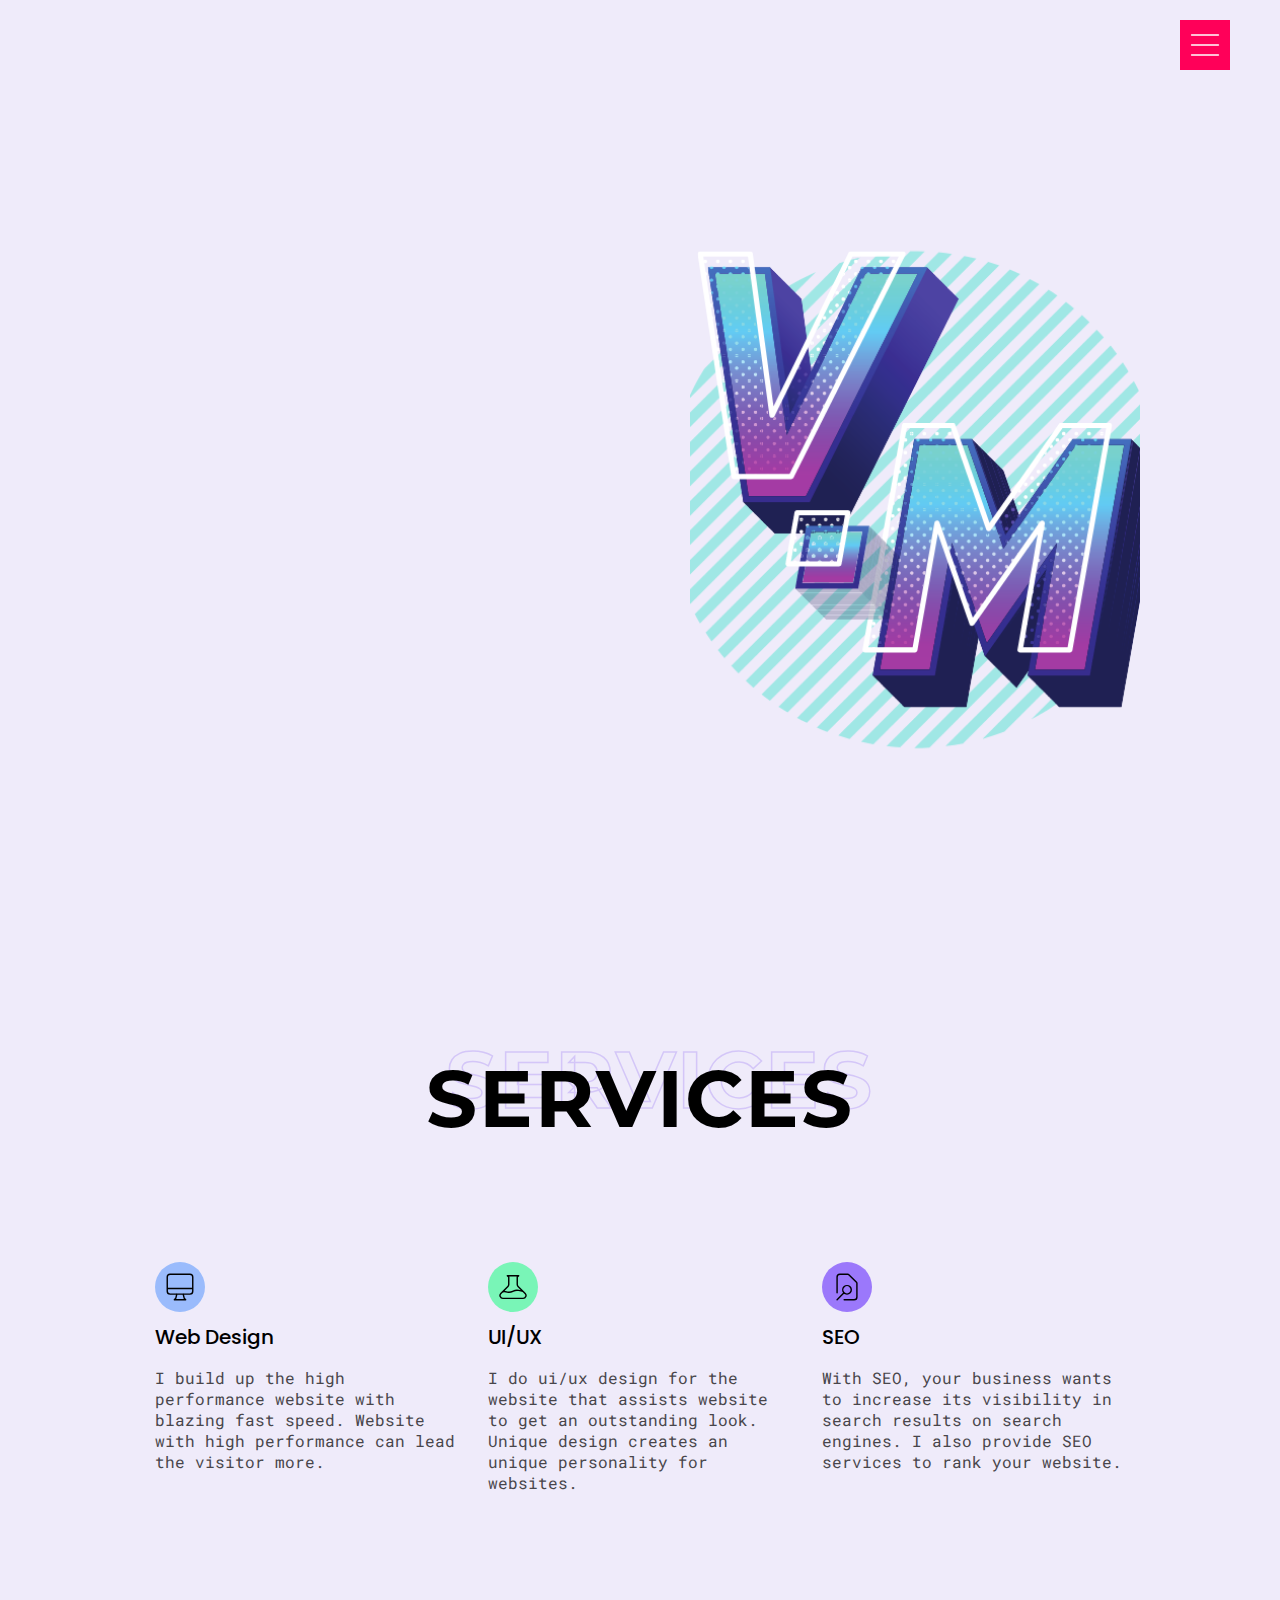
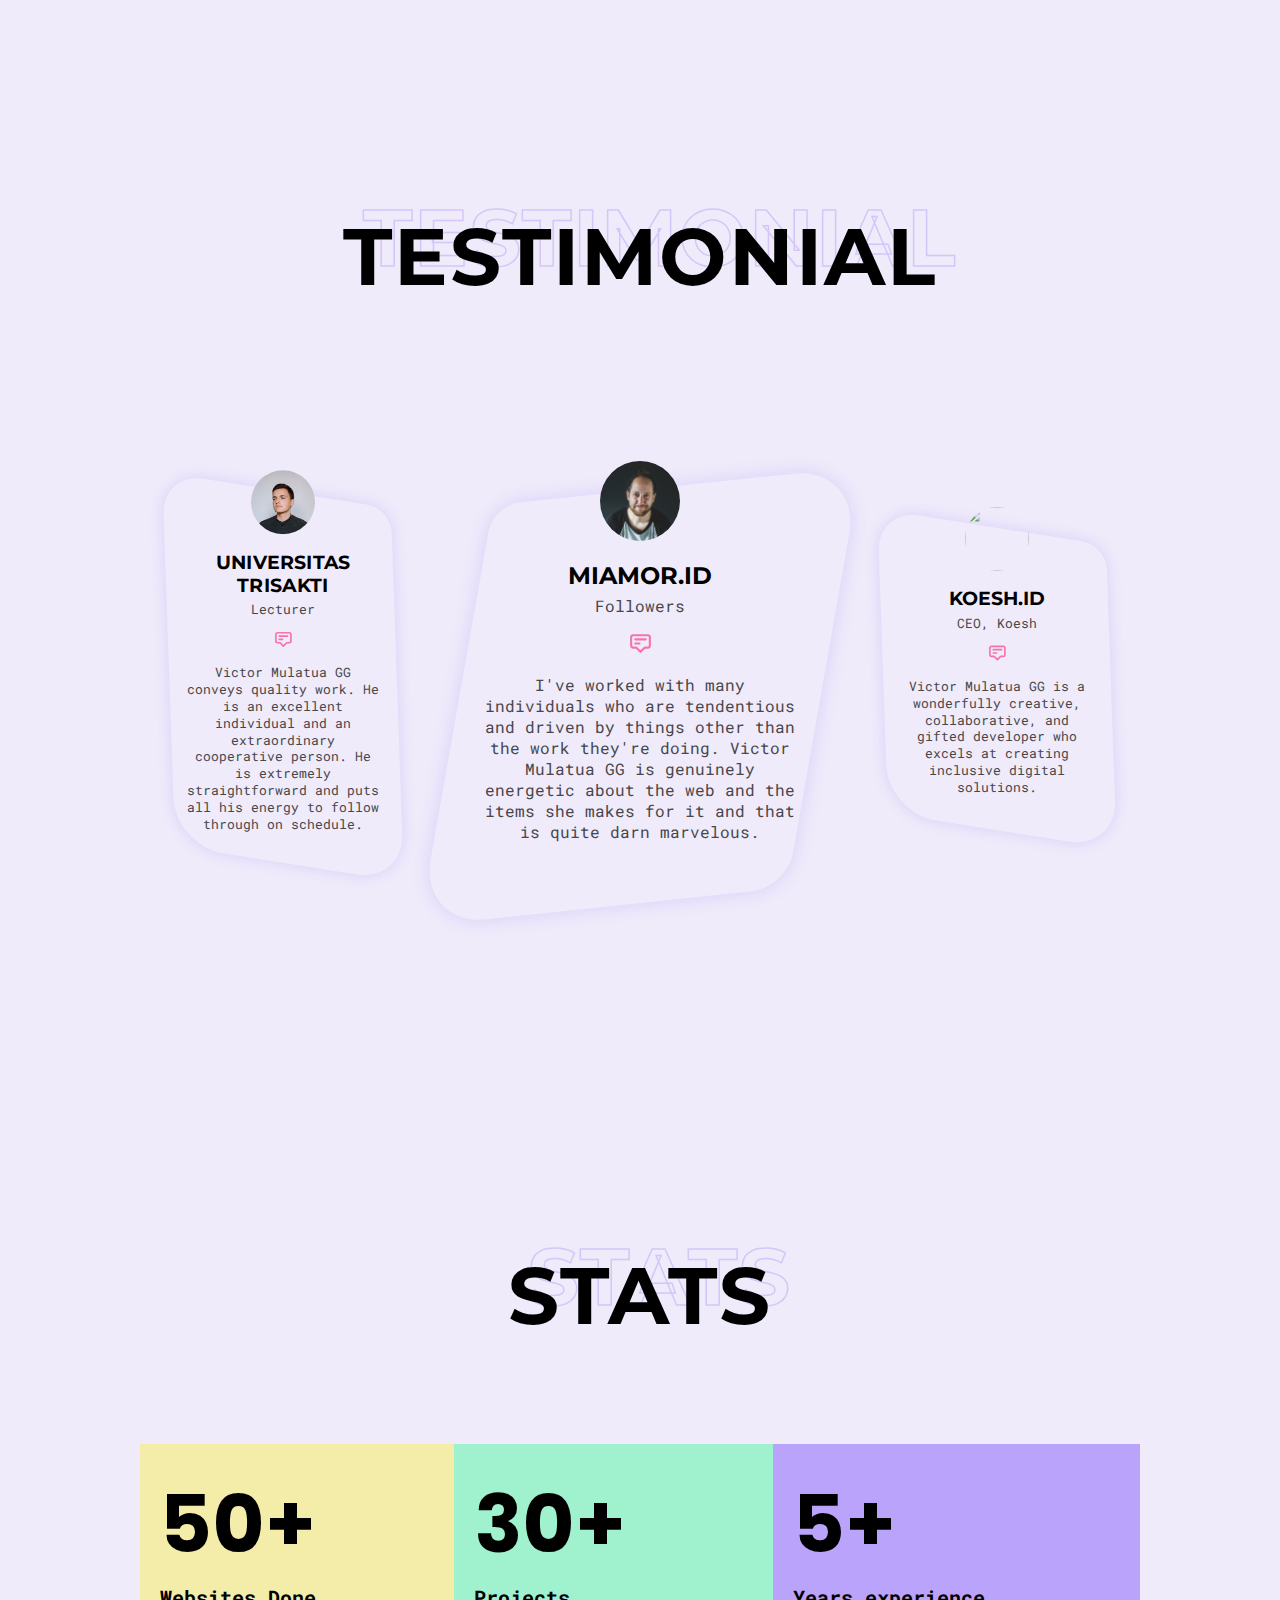
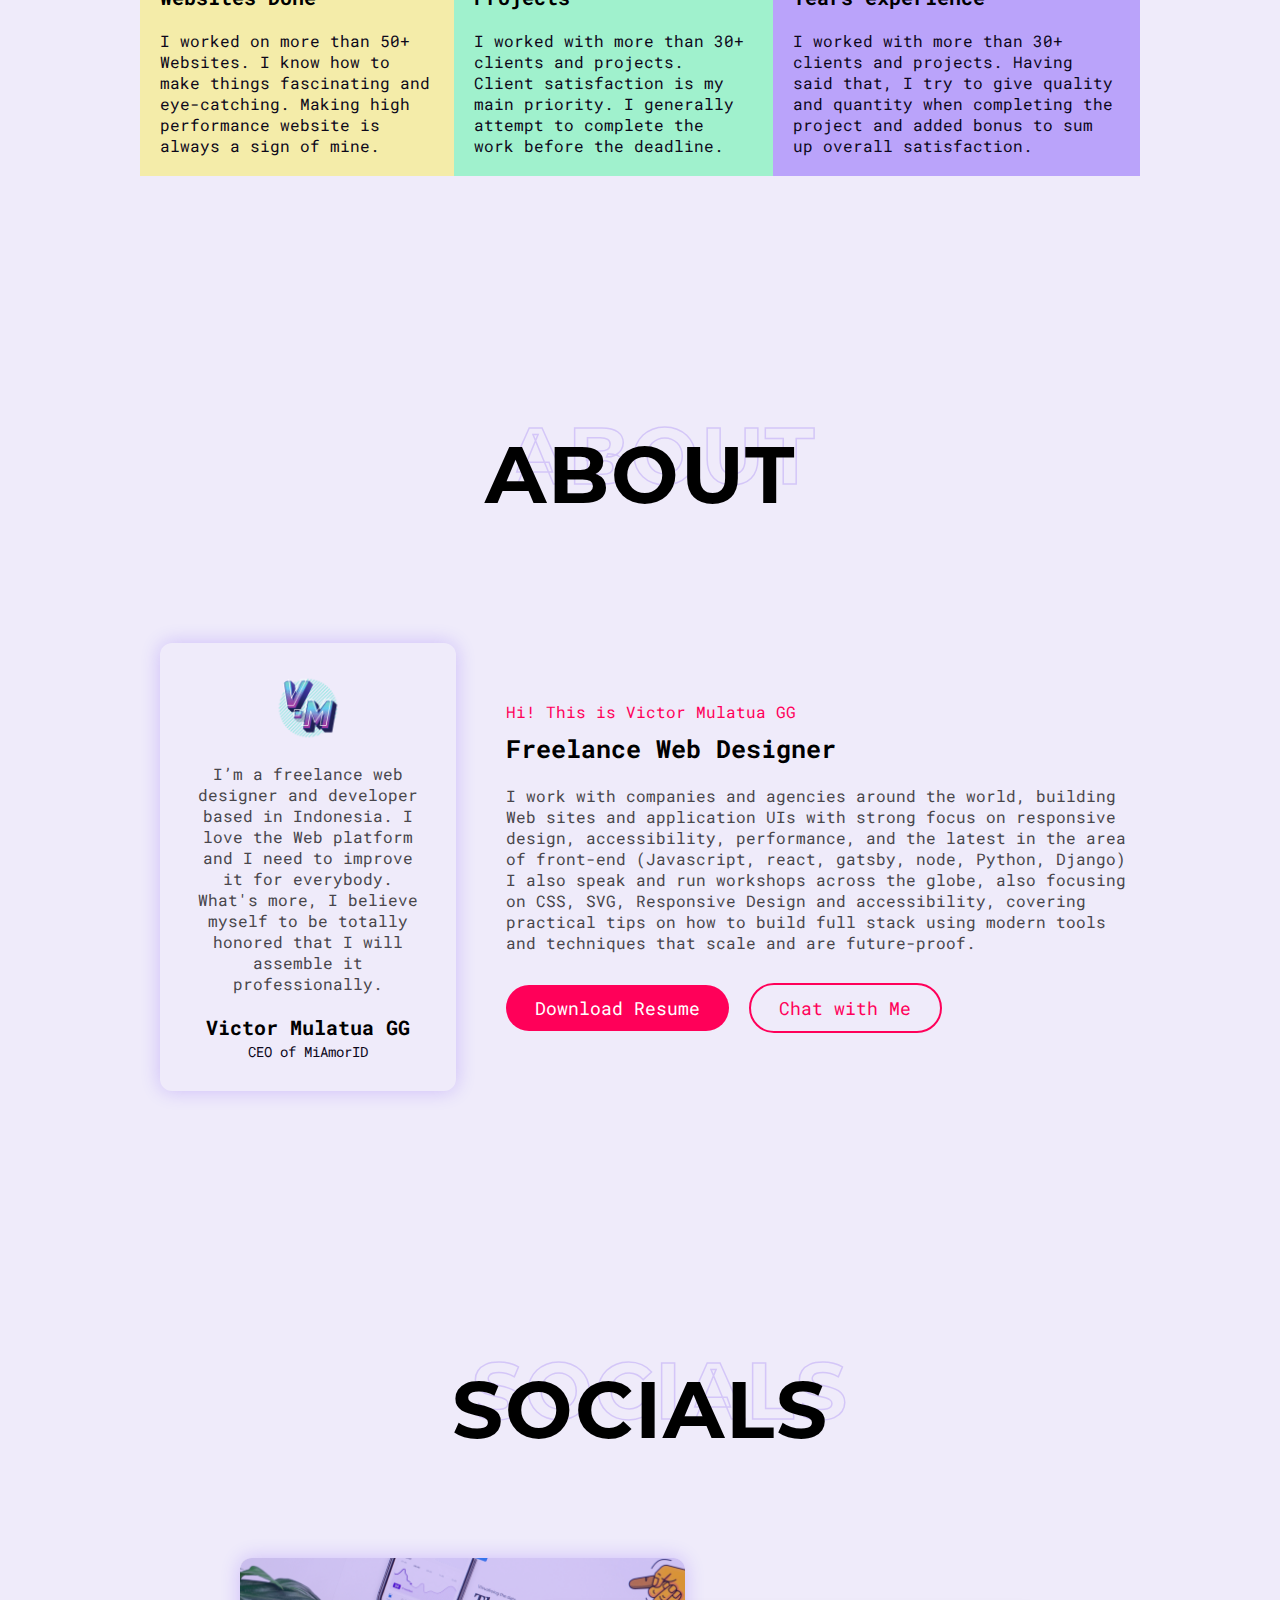
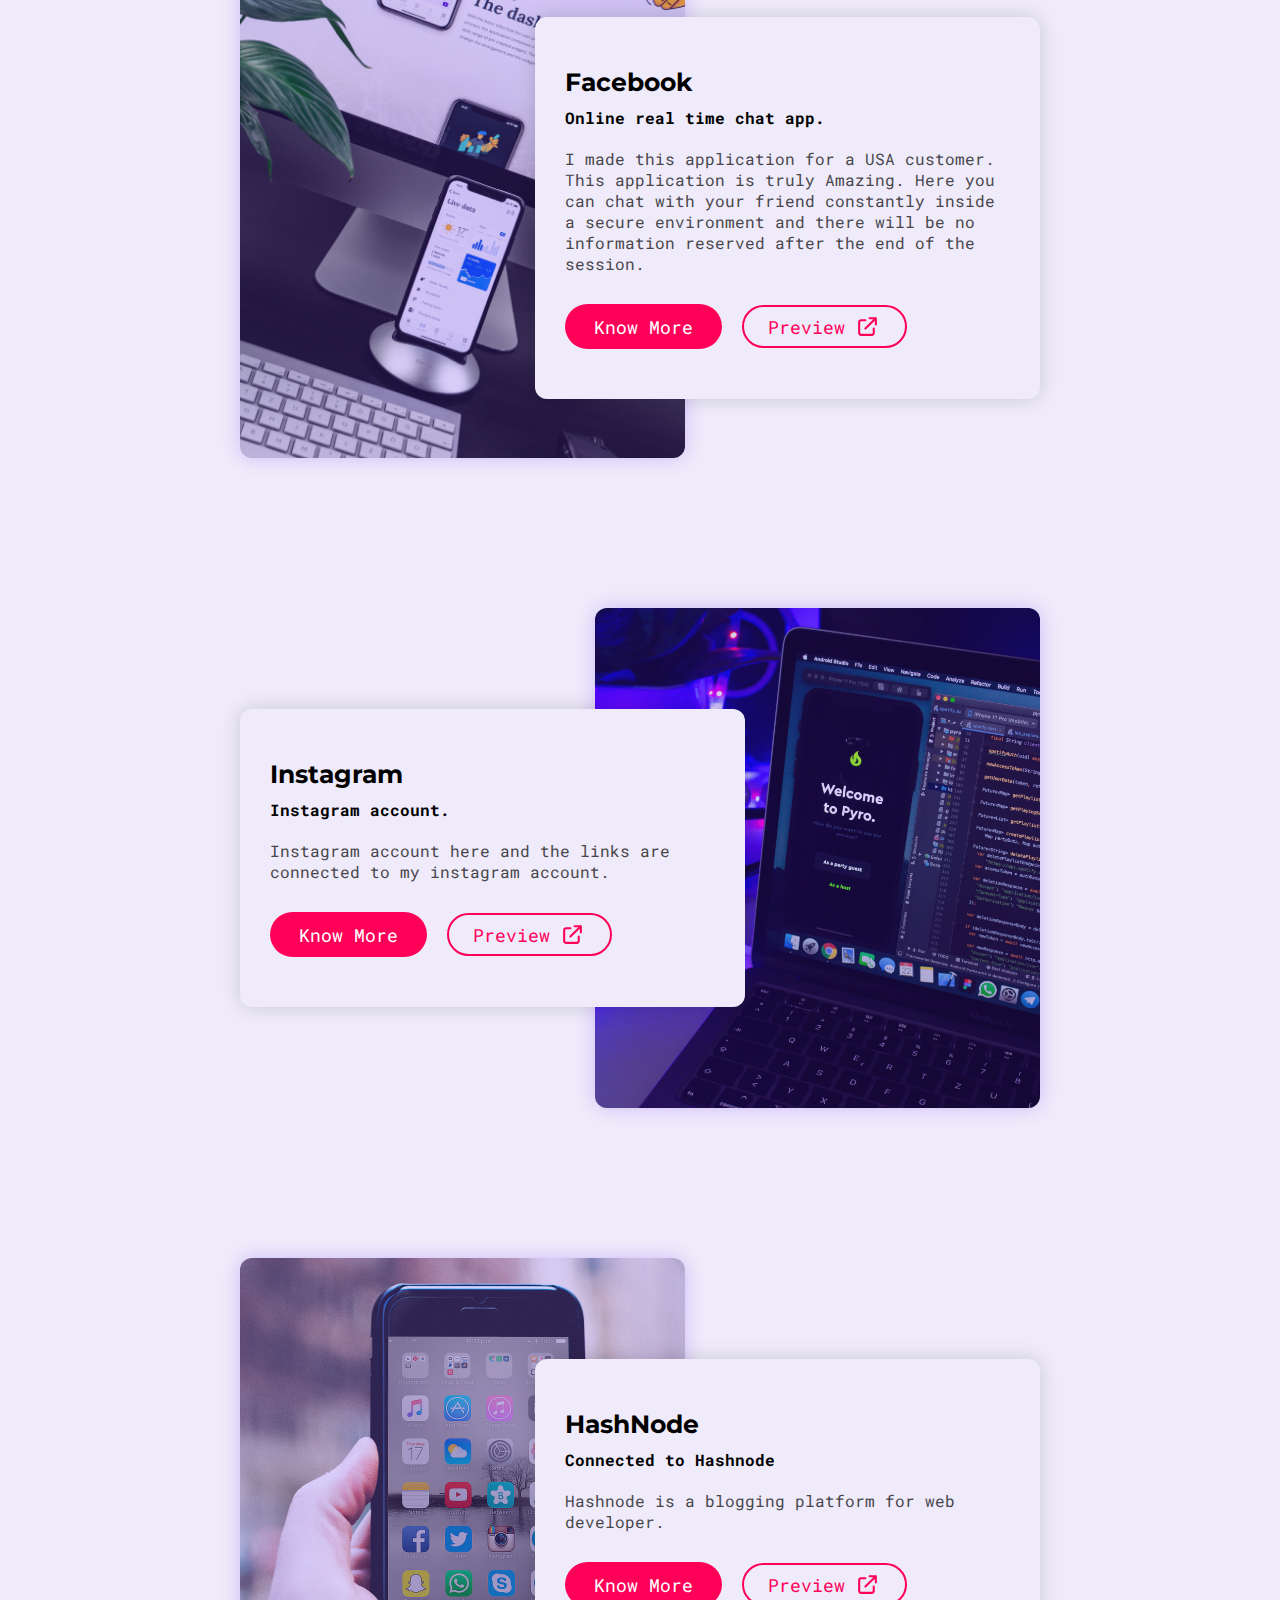
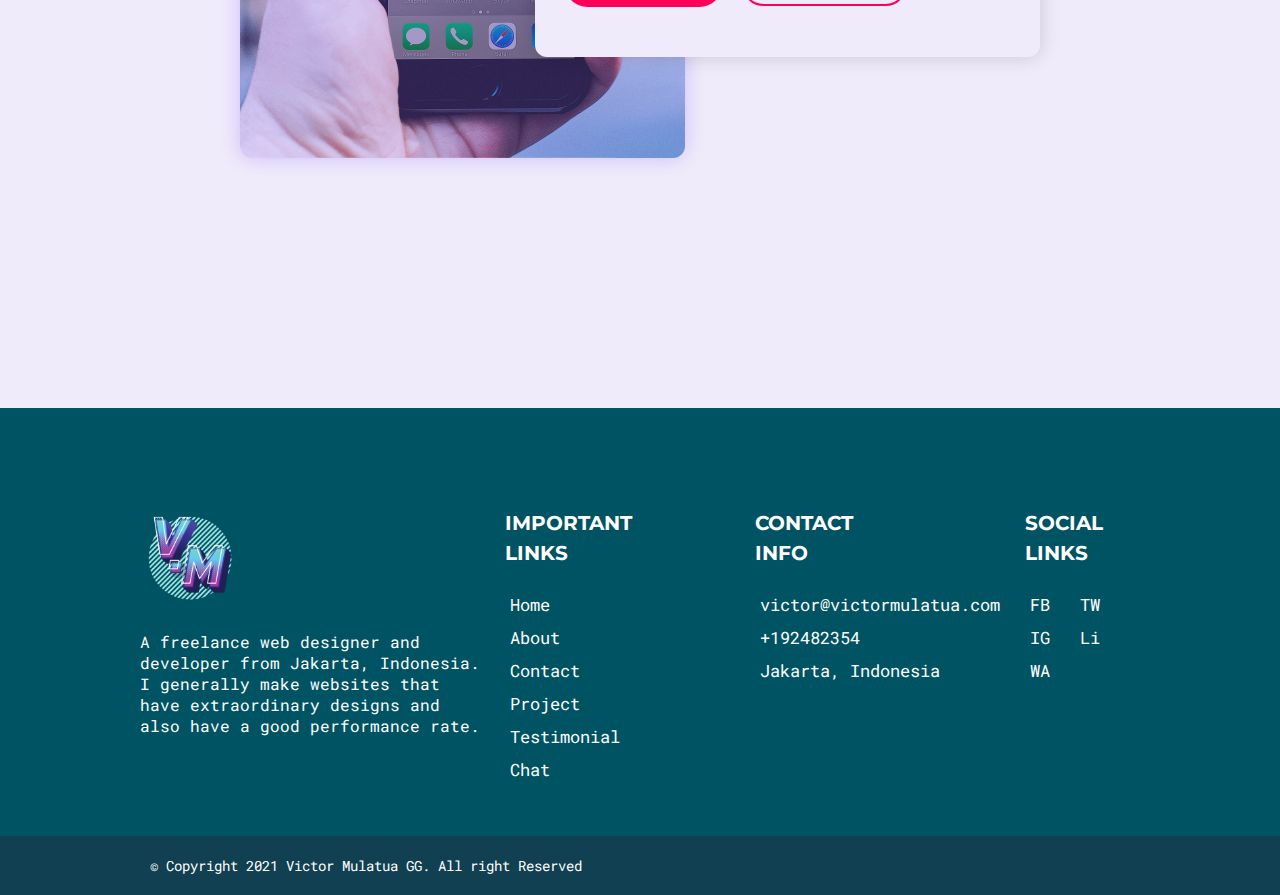
==== index.html @ 0327f1b4 "Update index.html" ====
<!DOCTYPE html>
<html lang="en">

<head>
  <meta charset="UTF-8">
  <meta name="viewport" content="width=device-width, initial-scale=1.0">
  <title>Victor Mulatua GG - Portfolio</title>
  <link rel="shortcut icon" href="./image/favicon.ico" type="image/x-icon">
  <link rel="stylesheet" href="style.css">
</head>

<body>
  <!-- Scroll Top Button -->
  <div class="scroll-top">
    <svg xmlns="http://www.w3.org/2000/svg" fill="none" viewBox="0 0 24 24" stroke="currentColor">
      <path stroke-linecap="round" stroke-linejoin="round" stroke-width="2" d="M8 7l4-4m0 0l4 4m-4-4v18" />
    </svg>
  </div>
  <!-- Navigation -->
  <section id="navigation">
    <div class="nav-icon">
      <svg xmlns="http://www.w3.org/2000/svg" fill="none" viewBox="0 0 24 24" stroke="currentColor">
        <path stroke-linecap="round" stroke-linejoin="round" stroke-width="1" d="M4 6h16M4 12h16M4 18h16" />
      </svg>
    </div>
  </section>
  <div id="nav-content">
    <div class="close-btn">
      <svg xmlns="http://www.w3.org/2000/svg" fill="none" viewBox="0 0 24 24" stroke="currentColor">
        <path stroke-linecap="round" stroke-linejoin="round" stroke-width="2" d="M6 18L18 6M6 6l12 12" />
      </svg>
    </div>
    <div class="wrapper">
      <h2 class="section-heading">Menu</h2>
      <nav>
        <ul>
          <li><a data-text="Home" href="./index.html#hero">Home</a></li>
          <li><a data-text="About" href="./index.html#about">About</a></li>
          <li><a data-text="Socials" href="./index.html#Socials">Socials</a></li>
          <li><a data-text="Testimonial" href="./index.html#testimonial">Testimonial</a></li>
          <li><a data-text="Contact" href="./contact.html">Contact</a></li>
          <li><a data-text="Chat" href="https://bit.ly/chatmiamorid">Chat</a></li>
        </ul>
      </nav>
    </div>
  </div>

  <!-- Hero section -->
  <section id="hero">
    <div class="container">
      <div class="left">
        <p class="subheading">I'm Victor Mulatua GG</p>
        <h2 class="heading">
          <div class="wrapper"><span>Pixels</span></div>
          <div class="wrapper"><span>with</span></div>
          <div class="wrapper"><span>purpose</span></div>
        </h2>
        <p class="desc">I work with companies and agencies around the world, building Web sites and application UIs with
          strong focus on
          responsive design, accessibility, performance,</p>
        <div class="buttons">
          <a href="#Socials" class="primary-btn">See My Works</a>
          <a href="#">
            <svg xmlns="http://www.w3.org/2000/svg" fill="none" viewBox="0 0 24 24" stroke="currentColor">
              <path stroke-linecap="round" stroke-linejoin="round" stroke-width="1"
                d="M14.752 11.168l-3.197-2.132A1 1 0 0010 9.87v4.263a1 1 0 001.555.832l3.197-2.132a1 1 0 000-1.664z" />
              <path stroke-linecap="round" stroke-linejoin="round" stroke-width="1"
                d="M21 12a9 9 0 11-18 0 9 9 0 0118 0z" />
            </svg>
          </a>
        </div>
      </div>
      <div class="right">
        <img src="./image/profile.jpg" alt="">
      </div>
    </div>
  </section>

  <!-- services Section -->
  <section id="services">
    <div class="container">
      <h2 class="section-heading" data-outline="Services">Services</h2>
      <div class="all-items">
        <div class="item">
          <div class="icon">
            <svg xmlns="http://www.w3.org/2000/svg" fill="none" viewBox="0 0 24 24" stroke="currentColor">
              <path stroke-linecap="round" stroke-linejoin="round" stroke-width="1"
                d="M9.75 17L9 20l-1 1h8l-1-1-.75-3M3 13h18M5 17h14a2 2 0 002-2V5a2 2 0 00-2-2H5a2 2 0 00-2 2v10a2 2 0 002 2z" />
            </svg>
          </div>
          <h3 class="item-heading">Web Design</h3>
          <p class="item-desc">I build up the high performance website with blazing fast speed. Website with high
            performance can lead the visitor more. </p>
        </div>
        <div class="item">
          <div class="icon">
            <svg xmlns="http://www.w3.org/2000/svg" fill="none" viewBox="0 0 24 24" stroke="currentColor">
              <path stroke-linecap="round" stroke-linejoin="round" stroke-width="1"
                d="M19.428 15.428a2 2 0 00-1.022-.547l-2.387-.477a6 6 0 00-3.86.517l-.318.158a6 6 0 01-3.86.517L6.05 15.21a2 2 0 00-1.806.547M8 4h8l-1 1v5.172a2 2 0 00.586 1.414l5 5c1.26 1.26.367 3.414-1.415 3.414H4.828c-1.782 0-2.674-2.154-1.414-3.414l5-5A2 2 0 009 10.172V5L8 4z" />
            </svg>
          </div>
          <h3 class="item-heading">UI/UX</h3>
          <p class="item-desc">I do ui/ux design for the website that assists website to get an outstanding look. Unique
            design creates an unique personality for websites.</p>
        </div>
        <div class="item">
          <div class="icon">
            <svg xmlns="http://www.w3.org/2000/svg" fill="none" viewBox="0 0 24 24" stroke="currentColor">
              <path stroke-linecap="round" stroke-linejoin="round" stroke-width="1"
                d="M10 21h7a2 2 0 002-2V9.414a1 1 0 00-.293-.707l-5.414-5.414A1 1 0 0012.586 3H7a2 2 0 00-2 2v11m0 5l4.879-4.879m0 0a3 3 0 104.243-4.242 3 3 0 00-4.243 4.242z" />
            </svg>
          </div>
          <h3 class="item-heading">SEO</h3>
          <p class="item-desc">With SEO, your business wants to increase its visibility in search results on search
            engines. I also provide SEO services
            to rank your website.</p>
        </div>
      </div>
    </div>
  </section>

  <!-- Testimonial Section -->
  <section id="testimonial">
    <div class="container">
      <h1 class="section-heading" data-outline="Testimonial">Testimonial</h1>
      <div class="all-items">
        <div class="item">
          <div class="img">
            <img src="./image/sayed.jpg" alt="">
          </div>
          <h3 class="testimonial-heading">Universitas Trisakti</h3>
          <p class="testimonial-sub-heading">Lecturer</p>
          <div class="icon">
            <svg xmlns="http://www.w3.org/2000/svg" fill="none" viewBox="0 0 24 24" stroke="currentColor">
              <path stroke-linecap="round" stroke-linejoin="round" stroke-width="2"
                d="M7 8h10M7 12h4m1 8l-4-4H5a2 2 0 01-2-2V6a2 2 0 012-2h14a2 2 0 012 2v8a2 2 0 01-2 2h-3l-4 4z" />
            </svg>
          </div>
          <p class="testimonial-desc">Victor Mulatua GG conveys quality work. He is an excellent individual and an extraordinary
            cooperative person. He is extremely straightforward and puts all his energy to follow through on schedule. </p>
        </div>
        <div class="item">
          <div class="img">
            <img src="./image/arfan.jpg" alt="">
          </div>
          <h3 class="testimonial-heading">MiAmor.ID</h3>
          <p class="testimonial-sub-heading">Followers</p>
          <div class="icon">
            <svg xmlns="http://www.w3.org/2000/svg" fill="none" viewBox="0 0 24 24" stroke="currentColor">
              <path stroke-linecap="round" stroke-linejoin="round" stroke-width="2"
                d="M7 8h10M7 12h4m1 8l-4-4H5a2 2 0 01-2-2V6a2 2 0 012-2h14a2 2 0 012 2v8a2 2 0 01-2 2h-3l-4 4z" />
            </svg>
          </div>
          <p class="testimonial-desc">I've worked with many individuals who are tendentious and driven by things other
            than the work they're doing. Victor Mulatua GG is genuinely energetic about the web and the items she makes for it and
            that is
            quite darn
            marvelous.</p>
        </div>
        <div class="item">
          <div class="img">
            <img src="./image/ayan.jpg" alt="">
          </div>
          <h3 class="testimonial-heading">Koesh.ID</h3>
          <p class="testimonial-sub-heading">CEO, Koesh</p>
          <div class="icon">
            <svg xmlns="http://www.w3.org/2000/svg" fill="none" viewBox="0 0 24 24" stroke="currentColor">
              <path stroke-linecap="round" stroke-linejoin="round" stroke-width="2"
                d="M7 8h10M7 12h4m1 8l-4-4H5a2 2 0 01-2-2V6a2 2 0 012-2h14a2 2 0 012 2v8a2 2 0 01-2 2h-3l-4 4z" />
            </svg>
          </div>
          <p class="testimonial-desc">Victor Mulatua GG is a wonderfully creative, collaborative, and gifted developer who excels at
            creating inclusive digital solutions.
          </p>
        </div>
      </div>
      </div>
  </div>
    </div>
  </section>

  <!-- stats Section -->
  <section id="stats">
    <div class="container">
      <h2 class="section-heading" data-outline="Stats">Stats</h2>
      <div class="all-items">
        <div class="item">
          <h2 class="number">50+</h2>
          <h3 class="stats-sub-heading">Websites Done</h3>
          <p>I worked on more than 50+ Websites. I know how to make things fascinating and eye-catching. Making high
            performance website is always a sign of mine.</p>
        </div>
        <div class="item">
          <h2 class="number">30+</h2>
          <h3 class="stats-sub-heading">Projects</h3>
          <p>I worked with more than 30+ clients and projects. Client satisfaction is my main priority. I generally attempt to
            complete the work
            before the deadline.</p>
        </div>
        <div class="item">
          <h2 class="number">5+</h2>
          <h3 class="stats-sub-heading">Years experience</h3>
          <p>I worked with more than 30+ clients and projects. Having said that, I try to give quality and quantity
            when completing the project and added bonus to sum up overall satisfaction.</p>
        </div>
      </div>
    </div>
  </section>
  <!-- END Stats Section -->



  <!-- About -->
  <section id="about">
    <div class="container">
      <h2 class="section-heading" data-outline="about">About</h2>
      <div class="wrapper">
        <div class="left">
          <div class="card">
            <div class="img">
              <img src="./image/profile.jpg" alt="">
            </div>
            <p class="card-desc">I’m a freelance web designer and developer based in Indonesia. I love the Web platform
              and I need to improve it for
              everybody. What's more, I believe myself to be totally honored that I will assemble it professionally.</p>
            <h3 class="card-name">Victor Mulatua GG</h3>
            <p class="card-sub-title">CEO of MiAmorID</p>
          </div>
        </div>
        <div class="right">
          <p class="subheading">Hi! This is Victor Mulatua GG</p>
          <h2 class="slogan">Freelance Web Designer</h2>
          <p class="right-text">I work with companies and agencies around the world, building Web sites and application
            UIs with strong focus on
            responsive design, accessibility, performance, and the latest in the area of front-end (Javascript, react,
            gatsby, node,
            Python, Django)
            I also speak and run workshops across the globe, also focusing on CSS, SVG, Responsive Design and
            accessibility,
            covering practical tips on how to build full stack using modern tools and techniques that scale and are
            future-proof.
          </p>
          <div class="buttons">
            <a href="https://resume.victormulatua.com" class="primary-btn" download="">Download Resume</a>
            <a href="https://bit.ly/chatmiamorid" class="primary-btn outline">Chat with Me</a>
          </div>
        </div>
      </div>
    </div>
  </section>

  <!-- Socials -->
  <section id="Socials">
    <div class="container">
      <h2 class="section-heading" data-outline="Socials">Socials</h2>
      <div class="all-items">
        <div class="item">
          <div class="left">
            <div class="img">
              <img src="./image/project-1.jpg" alt="">
            </div>
          </div>
          <div class="right">
            <h2 class="project-title">Facebook</h2>
            <h3 class="project-sub-title">Online real time chat app.</h3>
            <p class="project-desc">I made this application for a USA customer. This application is truly Amazing. Here
              you can chat with your friend
              constantly inside a secure environment and there will be no information reserved after the end of the
              session.</p>
            <div class="buttons">
              <a href="#" class="primary-btn">Know More</a>
              <a href="#" class="primary-btn outline external-link"> <span>Preview</span>
                <svg xmlns="http://www.w3.org/2000/svg" fill="none" viewBox="0 0 24 24" stroke="currentColor">
                  <path stroke-linecap="round" stroke-linejoin="round" stroke-width="2"
                    d="M10 6H6a2 2 0 00-2 2v10a2 2 0 002 2h10a2 2 0 002-2v-4M14 4h6m0 0v6m0-6L10 14" />
                </svg>
              </a>
            </div>

          </div>
        </div>
        <div class="item">
          <div class="left">
            <div class="img">
              <img src="./image/project-3.jpg" alt="">
            </div>
          </div>
          <div class="right">
            <h2 class="project-title">Instagram
            </h2>
            <h3 class="project-sub-title">Instagram account.
            </h3>
            <p class="project-desc">Instagram account here and the links are connected to my instagram account.</p>
            <div class="buttons">
              <a href="#" class="primary-btn">Know More</a>
              <a href="#" class="primary-btn outline external-link"> <span>Preview</span>
                <svg xmlns="http://www.w3.org/2000/svg" fill="none" viewBox="0 0 24 24" stroke="currentColor">
                  <path stroke-linecap="round" stroke-linejoin="round" stroke-width="2"
                    d="M10 6H6a2 2 0 00-2 2v10a2 2 0 002 2h10a2 2 0 002-2v-4M14 4h6m0 0v6m0-6L10 14" />
                </svg>
              </a>
            </div>
          </div>
        </div>
        <div class="item">
          <div class="left">
            <div class="img">
              <img src="./image/project-2.jpg" alt="">
            </div>
          </div>
          <div class="right">
            <h2 class="project-title">HashNode</h2>
            <h3 class="project-sub-title">Connected to Hashnode</h3>
            <p class="project-desc">Hashnode is a blogging platform for web developer.</p>
            <div class="buttons">
              <a href="#" class="primary-btn">Know More</a>
              <a href="#" class="primary-btn outline external-link"> <span>Preview</span>
                <svg xmlns="http://www.w3.org/2000/svg" fill="none" viewBox="0 0 24 24" stroke="currentColor">
                  <path stroke-linecap="round" stroke-linejoin="round" stroke-width="2"
                    d="M10 6H6a2 2 0 00-2 2v10a2 2 0 002 2h10a2 2 0 002-2v-4M14 4h6m0 0v6m0-6L10 14" />
                </svg>
              </a>
            </div>
          </div>
        </div>
      </div>
    </div>
  </section>

  <!-- Footer Section -->
  <section id="footer">
    <div class="container">
      <footer>
        <div class="col-1">
          <div class="logo"><a href="#">
              <img src="./image/light-logo.png" alt="">
            </a></div>
          <p>A freelance web designer and developer from Jakarta, Indonesia. I generally make websites that have
            extraordinary
            designs and also have a good performance rate. </p>
        </div>
        <div class="col-2">
          <h2 class="column-heading">Important<br>Links</h2>
          <ul>
            <li><a href="./index.html#home">Home</a></li>
            <li><a href="./index.html#about">About</a></li>
            <li><a href="./contact.html">Contact</a></li>
            <li><a href="./index.html#Project">Project</a></li>
            <li><a href="./index.html#testimonial">Testimonial</a></li>
            <li><a href="https://bit.ly/chatmiamorid">Chat</a></li>
          </ul>
        </div>
        <div class="col-3">
          <h2 class="column-heading">Contact<br>Info</h2>
          <ul>
            <li><a href="#">victor@victormulatua.com</a></li>
            <li><a href="#">+192482354</a></li>
            <li><a href="#">Jakarta, Indonesia</a></li>
          </ul>
        </div>
        <div class="col-4">
          <h2 class="column-heading">Social<br>Links</h2>
          <ul>
            <li><a href="#">FB</a></li>
            <li><a href="#">TW</a></li>
            <li><a href="#">IG</a></li>
            <li><a href="#">Li</a></li>
            <li><a href="https://bit.ly/chatmiamorid">WA</a></li>
          </ul>
        </div>
      </footer>
    </div>
  </section>
  <section id="copyright">
    <div class="container">
      <p> &copy; Copyright 2021 Victor Mulatua GG. All right Reserved</p>
    </div>    
  </section>
<script type="text/javascript">window.$crisp=[];window.CRISP_WEBSITE_ID="c8b788dc-0cd8-4f71-90fe-5eb1958bb575";(function(){d=document;s=d.createElement("script");s.src="https://client.crisp.chat/l.js";s.async=1;d.getElementsByTagName("head")[0].appendChild(s);})();</script>
  <script src="./app.js"></script>
</body>

</html>
---- style.css ----
@import url('https://fonts.googleapis.com/css2?family=Montserrat:wght@700;900&family=Roboto+Mono:wght@300;500&family=Poppins:wght@600&display=swap');

/* variables */
:root {
	--primary-color: #FF0059;
	--secondary-black: #0d081a;
	--secondary-gray: #48464b;
	--body-bg: #efebfa;
}

/* global styles */
* {
	padding: 0;
	margin: 0;
	box-sizing: border-box;
}
html {
	font-family: 'Roboto Mono';
	font-size: 10px;
	scroll-behavior: smooth;
}
body {
	background-color: var(--body-bg);
}
img {
	width: 100%;
	height: 100%;
}
a {
	color: black;
	text-decoration: none;
}

section {
	display: flex;
	align-items: center;
	justify-content: center;
}
.container {
	width: 90%;
	margin: 0 auto;
	max-width: 1000px;
}
p {
	font-size: 1.6rem;
	color: var(--secondary-black);
}
.section-heading {
	font-size: clamp(2rem, 10vw, 8rem);
	text-transform: uppercase;
	font-family: 'Montserrat';
	letter-spacing: 0.2rem;
	text-align: center;
	position: relative;
	margin-bottom: 10rem;
}
.section-heading::before {
	content: attr(data-outline);
	position: absolute;
	left: 2%;
	top: -20%;
	width: 100%;

	text-align: center;
	text-transform: uppercase;
	font-family: 'Montserrat';
	letter-spacing: 0.2rem;

	color: transparent;
	/* -webkit-text-stroke: 1.5px rgba(0, 0, 0, 0.103); */
	-webkit-text-stroke: 1.5px #5a24ed2f;
	z-index: -1;
}
.buttons {
	margin-top: 3rem;
	display: flex;
	align-items: center;
	justify-content: flex-start;
	gap: 2rem;
}
.primary-btn {
	display: inline-block;
	background-color: var(--primary-color);
	color: white;
	font-size: 1.8rem;
	padding: 0.6em 1.6em;
	border-radius: 50px;
}
.buttons .primary-btn.outline {
	background-color: transparent;
	border: 2px solid var(--primary-color);
	color: var(--primary-color);
}
.buttons svg {
	width: 50px;
	color: var(--primary-color);
}

/* scroll Top/Up Button */
.scroll-top {
	z-index: 100;
	height: 60px;
	width: 60px;
	background-color: white;
	position: fixed;
	bottom: 10px;
	right: 10px;
	cursor: pointer;
	border-radius: 6px;
	box-shadow: 0px 0px 20px rgba(71, 40, 182, 0.226);
	/* hover effect default */
	transform: scale(0.9);
	transition: 0.3s ease-in-out transform;
	/* for centering the icon */
	/* display: flex; */
	display: none;
	align-items: center;
	justify-content: center;
}
.scroll-top svg {
	width: 50%;
	color: black;
	pointer-events: none;
}

.scroll-top:hover {
	transform: scale(1);
}

/* Navigation Section */
#navigation {
	position: fixed;
	right: 50px;
	height: auto;
	top: 20px;
	z-index: 100;
}
#navigation .nav-icon {
	width: 50px;
	height: 50px;
	margin: 0 auto;
	margin-right: 0;
	cursor: pointer;
	background-color: var(--primary-color);
	display: flex;
	align-items: center;
	justify-content: center;
}
#navigation .nav-icon svg {
	width: 80%;
	color: white;
}
#nav-content {
	position: fixed;
	right: 0;
	width: 80%;
	max-width: 800px;
	height: 100%;
	z-index: 100;
	background-color: var(--secondary-black);
	color: white;
	display: flex;
	align-items: center;
	justify-content: center;
	overflow: hidden;
	transform: translateX(100%);
	transition: 0.3s ease transform;
}
#nav-content.show {
	transform: translateX(0);
	box-shadow: -6px 0px 29px 7px #000000a3;
}
#nav-content .section-heading {
	text-align: left;
}
#nav-content .section-heading::before {
	content: 'Menu';
	text-align: left;
	-webkit-text-stroke: 1.5px #afadad25;
}
#nav-content .wrapper {
	width: 70%;
	position: relative;
}
#nav-content ul {
	list-style: none;
	text-align: left;
}
#nav-content ul li {
	margin-bottom: 2rem;
}
#nav-content ul li a {
	display: inline-block;
	width: 100%;
	color: white;
	font-size: 5rem;
	font-family: 'Montserrat';
	/* position: relative; */
}
#nav-content ul li a::after {
	content: attr(data-text);
	pointer-events: none;
	position: absolute;
	right: -150px;
	bottom: 30%;
	width: 100%;
	color: transparent;
	-webkit-text-stroke: 1.5px #afadad25;
	opacity: 0;
	transition: 0.3s ease;
	transition-property: opacity, transform;
	z-index: -1;
	text-align: center;
	transform: rotate(90deg) scale(3);
}
#nav-content ul li a:hover::after {
	opacity: 1;
	transform: scale(3) translateY(10px) rotate(90deg);
}
#nav-content .close-btn {
	position: absolute;
	left: 10px;
	top: 10px;
	color: white;
	width: 40px;
	height: 40px;
	background-color: var(--primary-color);
	display: flex;
	align-items: center;
	justify-content: center;
	border-radius: 50%;
	cursor: pointer;
	transition: 0.3s ease background-color;
}
#nav-content .close-btn:hover {
	background-color: crimson;
}
#nav-content .close-btn svg {
	width: 80%;
}
@media only screen and (max-width: 768px) {
	#navigation {
		right: 10px;
		top: 10px;
	}
	#nav-content nav ul li a::after {
		display: none;
	}
	#nav-content .section-heading {
		text-align: right;
		margin-bottom: 5rem;
	}
	#nav-content .section-heading::before {
		text-align: right;
	}
	#nav-content nav ul {
		text-align: right;
	}
	#nav-content nav ul li a {
		font-size: 2.5rem;
	}
	#nav-content .wrapper {
		width: 90%;
	}
}

/* Hero section Styles */
#hero {
	height: 100vh;
	width: 100%;
	padding-top: 10rem;
}
#hero .container {
	display: flex;
	align-items: center;
	justify-content: center;
}
#hero .container .left {
	flex: 6;
	/* padding-right: 3rem; */
}
#hero .container .right {
	flex: 8;
}

#hero .left .subheading {
	font-size: 1.8rem;
	font-weight: 500;
	text-transform: uppercase;
	color: var(--primary-color);
	animation: fade 0.3s ease-in forwards;
	animation-delay: 1.1s;
	opacity: 0;
}
#hero .left .heading {
	font-size: 6rem;
	font-family: 'Montserrat';
	font-weight: 900;
	/* max-width: 400px; */
	overflow: hidden;
}
#hero .left .heading .wrapper {
	/* position: relative; */
	display: inline-block;
	overflow: hidden;
	/* border: 1px solid red; */
}
#hero .left .heading .wrapper span {
	position: relative;
	bottom: -70px;
	animation: reveal 1s ease-in-out forwards;
}
@keyframes reveal {
	0% {
		bottom: -70px;
	}
	100% {
		bottom: 0px;
	}
}
@keyframes fade {
	0% {
		opacity: 0;
	}
	100% {
		opacity: 1;
	}
}
#hero .left .desc {
	margin-top: 2.5rem;
	max-width: 400px;
	animation: fade 0.3s ease-in forwards;
	animation-delay: 1.1s;
	opacity: 0;
}
#hero .left .buttons {
	animation: fade 0.3s ease-in forwards;
	animation-delay: 1.1s;
	opacity: 0;
}

#hero .right {
	text-align: right;
}
#hero .right img {
	width: 100%;
	max-width: 450px;
	height: 600px;
	object-fit: cover;
	object-position: 50% 30%;
	border-radius: 12px;
}

@media only screen and (max-width: 768px) {
	html {
		font-size: 9px;
	}
	#hero .container {
		flex-direction: column-reverse;
	}
	#hero .container .right {
		text-align: center;
		flex: 1;
		margin-bottom: 2rem;
	}
	#hero .container .left {
		text-align: center;
		padding-right: 0;
		flex: 1;
		height: fit-content;
	}
	#hero .left .buttons {
		justify-content: center;
	}
	#hero .left .heading {
		font-size: 4rem;
		margin: 0 auto;
	}
	#hero .container .left .desc {
		margin: 0 auto;
		margin-top: 2rem;
	}
	#hero .right img {
		width: 100%;
		height: 400px;
	}
}
@media only screen and (max-width: 950px) {
	#hero .container .right {
		flex: 6;
	}
}

/* Services Section */
#services {
	padding: 15rem 0;
}

#services .all-items {
	display: flex;
	align-items: flex-start;
	justify-content: center;
}
#services .item {
	padding: 1.5rem;
	transition: 0.3s ease-in-out background-color;
	border-radius: 12px;
	flex: 1;
}
#services .item:nth-child(1):hover {
	background-color: rgb(8 69 241 / 35%);
}
#services .item:nth-child(2):hover {
	background-color: rgba(0, 255, 115, 0.151);
}
#services .item:nth-child(3):hover {
	background-color: #cbbef093;
}
#services .item .icon {
	width: 50px;
	height: 50px;
	padding: 0.8rem;
	background-color: rgba(255, 0, 0, 0.24);
	border-radius: 50%;
	margin-bottom: 1rem;
}
#services .item-heading {
	font-weight: 500;
	font-size: 2rem;
	/* text-transform: uppercase; */
	margin-bottom: 1.5rem;
	font-family: 'Poppins';
}
#services .item-desc {
	color: var(--secondary-gray);
}
#services .item:nth-child(1) .icon {
	background-color: rgb(7 106 255 / 37%);
}
#services .item:nth-child(2) .icon {
	background-color: rgba(0, 255, 115, 0.493);
}
#services .item:nth-child(3) .icon {
	background-color: #4705fc80;
}
@media only screen and (max-width: 768px) {
	#services .all-items {
		flex-direction: column;
		text-align: center;
	}
	#services .item .icon {
		margin: 0 auto;
		margin-bottom: 1rem;
	}
	#services .item {
		margin: 2rem 0;
	}
	#services .item:nth-child(1) {
		background-color: rgb(8 69 241 / 35%);
	}
	#services .item:nth-child(2) {
		background-color: rgba(0, 255, 115, 0.151);
	}
	#services .item:nth-child(3) {
		background-color: #cbbef093;
	}
}

/* testimonial section */
#testimonial {
	padding: 15rem 0;
	overflow-x: hidden;
}
#testimonial .all-items {
	display: flex;
	align-items: center;
	justify-content: center;
	gap: 3rem;
}
#testimonial .item {
	text-align: center;
	position: relative;
	padding: 20px;
}
#testimonial .item:nth-of-type(1),
#testimonial .item:nth-of-type(3) {
	flex: 3;
	transform: scale(0.8);
}
#testimonial .item:nth-of-type(2) {
	flex: 4;
}

#testimonial .item::after {
	content: '';
	position: absolute;
	height: 120%;
	width: 100%;
	/* border: 1px solid var(--primary-color); */
	left: 0;
	top: 45px;
	z-index: -1;

	/* border-radius: 20px 50px 100px 50px; */
	box-shadow: 0px 0px 20px 0px #4705fc1f;
}
#testimonial .item:nth-of-type(2)::after {
	transform: skew(350deg, 354deg);
	border-radius: 26px 67px 35px 67px;
	height: 100%;
}
#testimonial .item:nth-of-type(1)::after,
#testimonial .item:nth-of-type(3)::after {
	transform: skew(2deg, 9deg);
	height: 95%;
	border-radius: 52px 30px 59px 60px;
}

#testimonial .img {
	width: 80px;
	height: 80px;
	border-radius: 50%;
	overflow: hidden;
	margin: 0 auto;
	margin-bottom: 2rem;
}
#testimonial .img img {
	object-fit: cover;
}
#testimonial .testimonial-heading {
	font-size: 2.4rem;
	text-transform: uppercase;
	font-family: 'Montserrat';
	margin-bottom: 0.5rem;
}
#testimonial .testimonial-sub-heading {
	font-size: 1.6rem;
	margin-bottom: 1rem;
	color: var(--secondary-gray);
}
#testimonial .icon {
	max-width: 25px;
	margin: 1.5rem auto;
	opacity: 0.5;
	color: var(--primary-color);
}
#testimonial .testimonial-desc {
	color: var(--secondary-gray);
}
@media only screen and (max-width: 950px) {
	#testimonial .all-items {
		flex-direction: column;
		max-width: 400px;
		margin: 0rem auto;
		gap: 50px;
	}
}

/* Stats Section Style*/
#stats {
	padding: 20rem 0 10rem 0;
}

#stats .all-items {
	display: flex;
	align-items: stretch;
	justify-content: center;
}
#stats .all-items .item {
	padding: 2rem;
}
#stats .number {
	font-family: 'Poppins';
	font-size: 8rem;
}
#stats .stats-sub-heading {
	font-size: 2rem;
	margin-bottom: 2rem;
}

#stats .all-items .item:nth-child(1) {
	background-color: rgba(255, 238, 0, 0.322);
}
#stats .all-items .item:nth-child(2) {
	background-color: rgba(0, 255, 115, 0.329);
}
#stats .all-items .item:nth-child(3) {
	background-color: #4705fc50;
}
@media only screen and (max-width: 768px) {
	#stats .all-items {
		flex-direction: column;
	}
}

/* About section  */
#about {
	padding: 15rem 0;
}
#about .wrapper {
	display: flex;
	align-items: center;
	justify-content: center;
	gap: 30px;
}
#about .left {
	padding: 2rem;
	text-align: center;
}
#about .left .card {
	box-shadow: 0px 0px 20px #4705fc33;
	padding: 3rem;
	border-radius: 12px;
	min-height: 400px;
}
#about .left .card .img {
	width: 70px;
	height: 70px;
	margin: 0 auto;
	border-radius: 50%;
	overflow: hidden;
	margin-bottom: 2rem;
}
#about .left .card .img img {
	object-fit: cover;
}
#about .left .card .card-desc {
	color: var(--secondary-gray);
	margin-bottom: 2rem;
}
#about .left .card .card-name {
	font-size: 2rem;
	margin-bottom: 0.2rem;
}
#about .left .card .card-sub-title {
	font-size: 1.4rem;
}
#about .subheading {
	color: var(--primary-color);
	margin-bottom: 1rem;
}
#about .right .slogan {
	font-size: 2.5rem;
	margin-bottom: 2rem;
}
#about .right .right-text {
	color: var(--secondary-gray);
}
@media only screen and (max-width: 768px) {
	#about .wrapper {
		flex-direction: column-reverse;
		text-align: center;
	}
	#about .right .buttons {
		flex-direction: column;
	}
	#about .right .buttons a {
		width: 100%;
		text-align: center;
	}
}

/* Socials Section */
#Socials {
	padding: 10rem 0;
}
#Socials .item {
	display: flex;
	align-items: center;
	justify-content: center;
	max-width: 800px;
	margin: 0 auto;
	margin-bottom: 15rem;
	/* gap: 2rem; */
}
#Socials .item:nth-of-type(even) {
	flex-direction: row-reverse;
}
#Socials .item .left {
	flex: 1;
}
#Socials .item .right {
	margin-left: -150px;
	flex: 1;
	background-color: var(--body-bg);
	padding: 5rem 3rem;
	border-radius: 12px;
	box-shadow: 0px 0px 20px #00000028;
	z-index: 2;
}
#Socials .item:nth-of-type(even) .right {
	margin-left: 0;
}
#Socials .item:nth-of-type(even) .left {
	margin-left: -150px;
}
#Socials .item .left .img {
	height: 500px;
	overflow: hidden;
	border-radius: 12px;
	overflow: hidden;
	box-shadow: 0px 0px 20px #4705fc33;
	position: relative;
}
#Socials .item .left .img::after {
	content: '';
	position: absolute;
	left: 0;
	top: 0;
	height: 100%;
	width: 100%;
	background-color: #5a24ed38;
}
#Socials .item .left .img img {
	object-fit: cover;
	transition: 0.3s ease transform;
}
#Socials .item:hover .left .img img {
	transform: scale(1.1);
	z-index: 1;
}
#Socials .item .right .project-title {
	font-size: 2.5rem;
	font-family: 'Montserrat';
	margin-bottom: 1rem;
}
#Socials .item .right .project-sub-title {
	font-size: 1.6rem;
	margin-bottom: 2rem;
}
#Socials .item .right .project-desc {
	color: var(--secondary-gray);
	margin-bottom: 3rem;
}
#Socials .item .right .external-link {
	display: flex;
	align-items: center;
	justify-content: center;
	gap: 1rem;
	padding: calc(0.6em - 4px) calc(1.6em - 4px);
}
#Socials .item .right .external-link svg {
	width: 25px;
}

@media only screen and (max-width: 768px) {
	#Socials .item {
		flex-direction: column;
	}
	#Socials .item .left {
		width: 100%;
	}
	#Socials .item .right {
		margin-left: 0;
		width: 90%;
		margin-top: -150px;
	}
	#Socials .item:nth-of-type(even) {
		flex-direction: column;
	}
	#Socials .item:nth-of-type(even) .left {
		margin-left: 0;
	}
}
@media only screen and (max-width: 450px) {
	#Socials .item .right .buttons {
		flex-direction: column;
	}
	#Socials .item .right .buttons a {
		width: 100%;
		text-align: center;
	}
}

/* Contact Section */
#contact {
	padding: 10rem 0;
}
#contact .wrapper {
	display: flex;
	align-items: flex-start;
	justify-content: center;
	gap: 5rem;
}
#contact .wrapper .left {
	flex: 1;
}
#contact .wrapper .right {
	flex: 1;
}
#contact .left .contact-heading {
	font-family: 'Montserrat';
	font-size: 3rem;
	margin-bottom: 1rem;
}
#contact .left .contact-desc {
	color: var(--secondary-gray);
	margin-bottom: 4rem;
}
#contact .left .contact-info {
	margin-bottom: 5rem;
}
#contact .left .contact-info ul {
	list-style: none;
}
#contact .left .contact-info ul li {
	border-radius: 12px;
	overflow: hidden;
}
#contact .left .contact-info ul li a {
	display: flex;
	align-items: center;
	justify-content: flex-start;
	gap: 1rem;
	font-size: 2rem;
	padding: 1.5rem;
}

#contact .left .contact-info ul li:hover {
	background-color: var(--primary-color);
}
#contact .left .contact-info ul li:hover .icon {
	color: white;
}
#contact .left .contact-info ul li:hover .text {
	color: white;
}
#contact .left .contact-info ul li a .icon {
	width: 25px;
	color: var(--primary-color);
}
#contact .left .contact-info ul li a .text {
	color: var(--secondary-gray);
}
#contact .left .social-info ul {
	display: flex;
	list-style: none;
	font-size: 2rem;
	gap: 2rem;
}
#contact .left .social-info ul li a {
	color: var(--primary-color);
}
#contact .right .form-wrapper {
	background-color: var(--primary-color);
	max-width: 500px;
	margin: 0 auto;
	padding: 5rem;
	border-radius: 12px;
	color: white;
}
#contact .right .form-group {
	margin-bottom: 1rem;
}
#contact .right .form-group label {
	margin-bottom: 0.5rem;
	display: inline-block;
	font-size: 1.8rem;
}
#contact .right .form-group .input-wrapper {
	background-color: white;
	color: black;
	width: 100%;
	display: flex;
	align-items: center;
	justify-content: flex-start;
	height: 40px;
	border-radius: 4px;
	overflow: hidden;
}
#contact .right .form-group .input-wrapper .icon {
	font-size: 2rem;
	height: 100%;
	width: 50px;
	background-color: rgb(218, 218, 218);
	display: flex;
	align-items: center;
	justify-content: center;
}
#contact .right .form-group .input-wrapper input {
	padding: 1rem;
	height: 100%;
	width: 100%;
	outline: none;
	border: none;
	font-size: 2rem;
}
#contact .right .form-group textarea {
	width: 100%;
	height: 250px;
	resize: vertical;
	font-size: 2rem;
	padding: 1rem;
	outline: none;
	border-radius: 4px;
}
#contact .right .form-wrapper button {
	display: inline-block;
	width: 150px;
	font-size: 2rem;
	text-transform: uppercase;
	height: auto;
	padding: 1rem 0;
	font-family: 'Roboto Mono';
	letter-spacing: 0.3rem;
	border-radius: 8px;
	outline: none;
	border: none;
	cursor: pointer;
}
@media only screen and (max-width: 768px) {
	#contact .wrapper {
		flex-direction: column-reverse;
		justify-content: center;
		align-items: center;
	}
	#contact .right {
		width: 100%;
	}
	#contact .right .form-wrapper {
		padding: 3rem;
		width: 100%;
		max-width: 100%;
	}
}

/* Footer Section */
#footer {
	background-color: #005362;
	color: white;
	padding: 10rem 0 5rem 0;
}
#footer footer {
	display: flex;
	align-items: flex-start;
	justify-content: flex-start;
	gap: 2rem;
}
#footer footer .col-1 {
	flex: 3;
}
#footer footer .col-2,
#footer footer .col-3,
#footer footer .col-4 {
	flex: 2;
}
#footer footer .col-4 {
	flex: 1;
}

#footer footer .col-1 .logo img {
	max-width: 100px;
	margin-bottom: 2rem;
}
#footer footer .col-1 p {
	color: white;
}

#footer footer .column-heading {
	font-family: 'Montserrat';
	font-size: 2rem;
	margin-bottom: 2rem;
	text-transform: uppercase;
	line-height: 1.5em;
}
#footer footer ul {
	list-style: none;
}
#footer footer ul li {
	border-radius: 4px;
}
#footer footer ul li:hover {
	background-color: white;
}
#footer footer ul li:hover a {
	color: var(--primary-color);
}
#footer footer ul li a {
	display: inline-block;
	width: 100%;
	color: white;
	font-size: 1.7rem;
	padding: 0.5rem;
}
#footer footer .col-4 ul {
	display: flex;
	flex-wrap: wrap;
}
#footer footer .col-4 ul li a {
	min-width: 50px;
}
@media only screen and (max-width: 768px) {
	#footer footer {
		flex-direction: column;
		justify-content: center;
		text-align: center;
	}
	#footer footer .col-1,
	#footer footer .col-2,
	#footer footer .col-3,
	#footer footer .col-4 {
		width: 100%;
		margin-bottom: 3rem;
	}
	#footer footer .col-4 ul {
		width: fit-content;
		margin: 0 auto;
	}
}

/* copyright Section */
#copyright {
	padding: 1rem 0;
	background-color: #104052;
}
#copyright p {
	color: white;
	margin: 1rem;
	font-size: 1.4rem;
}
@media only screen and (max-width: 768px) {
	#copyright p {
		text-align: center;
	}
}
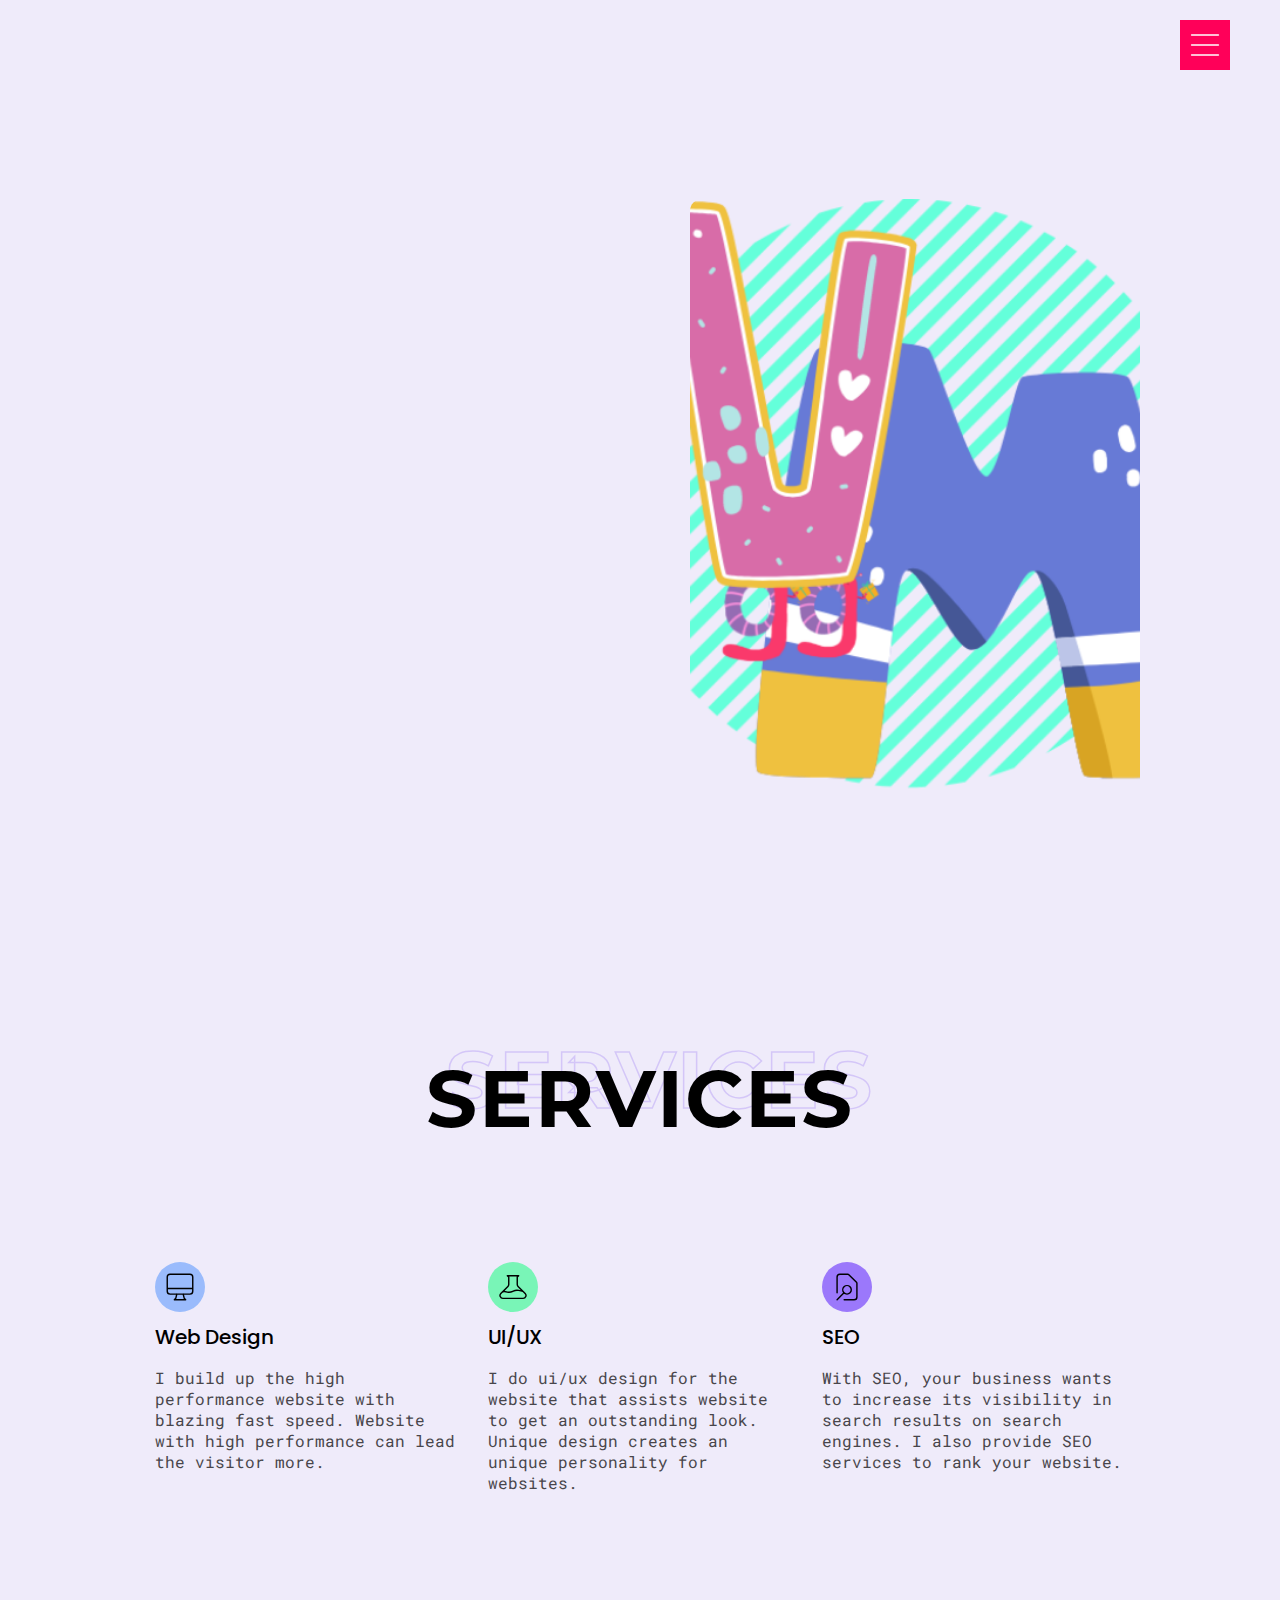
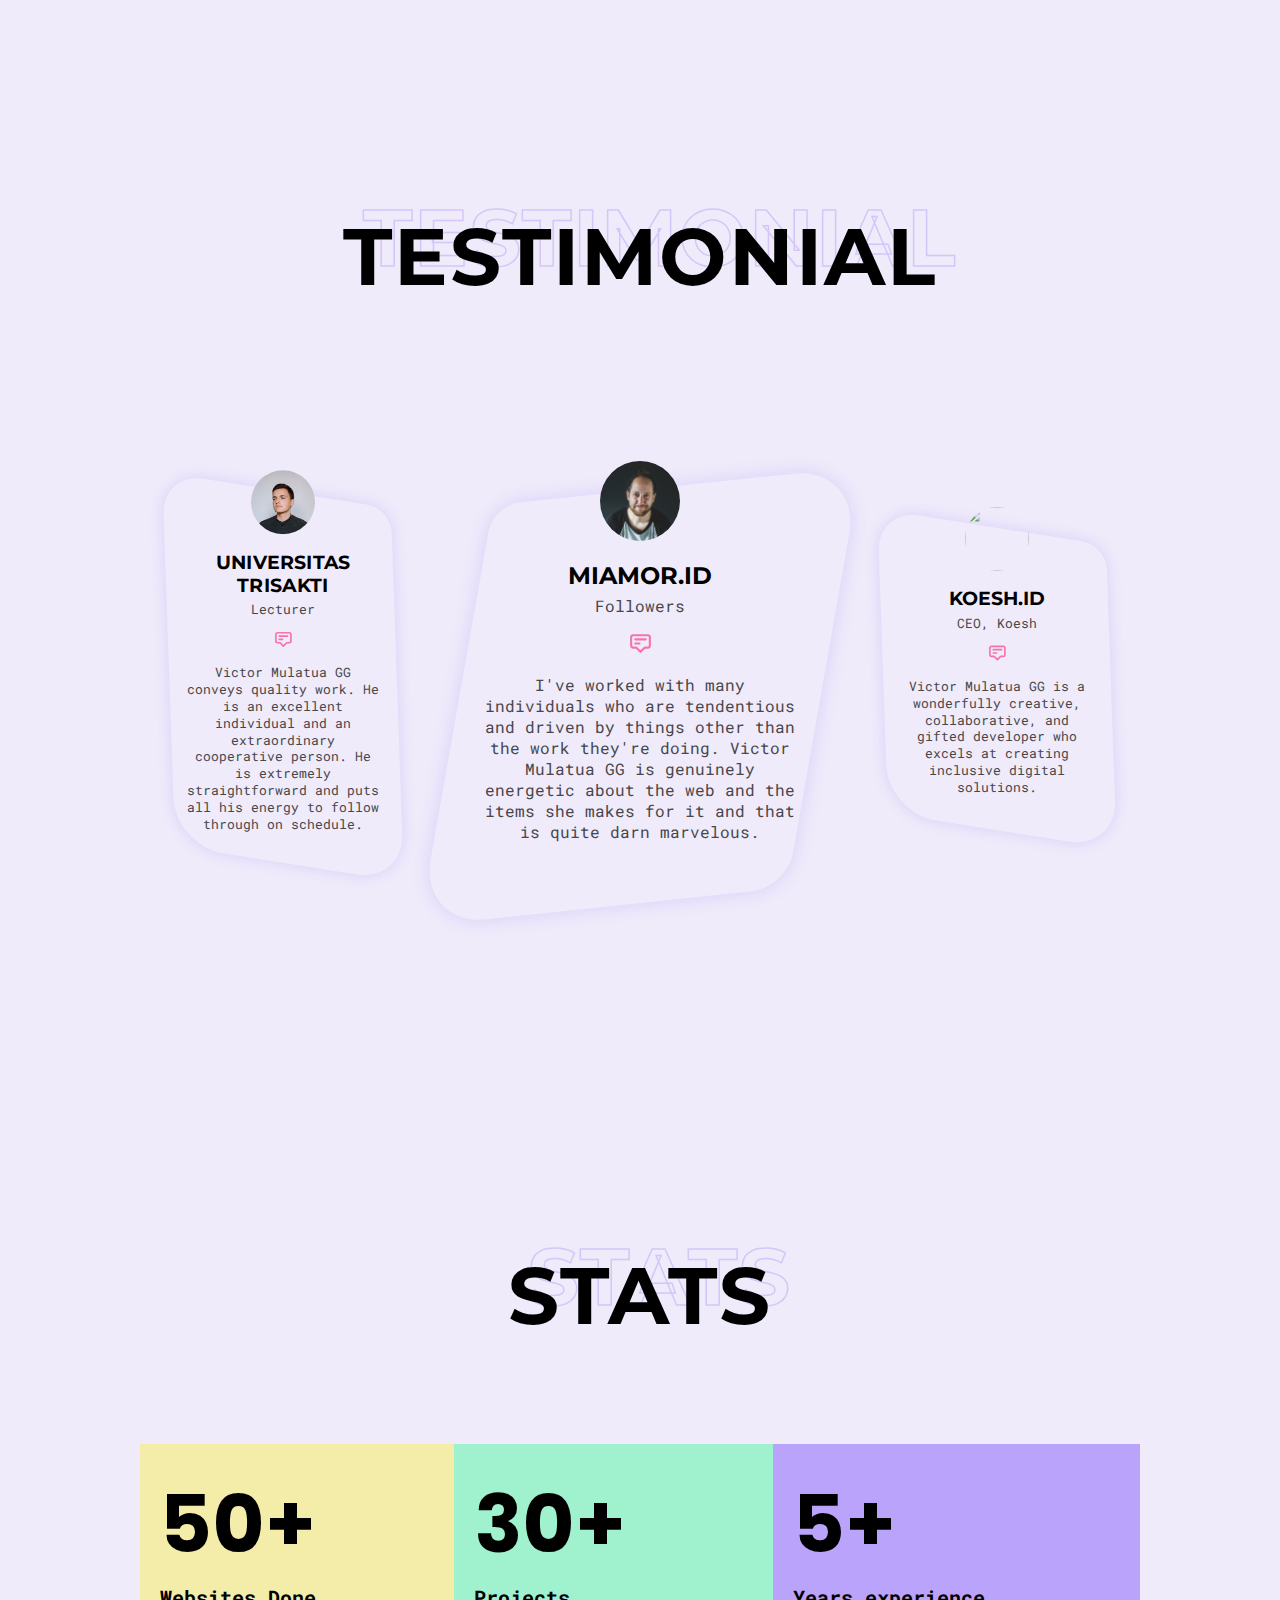
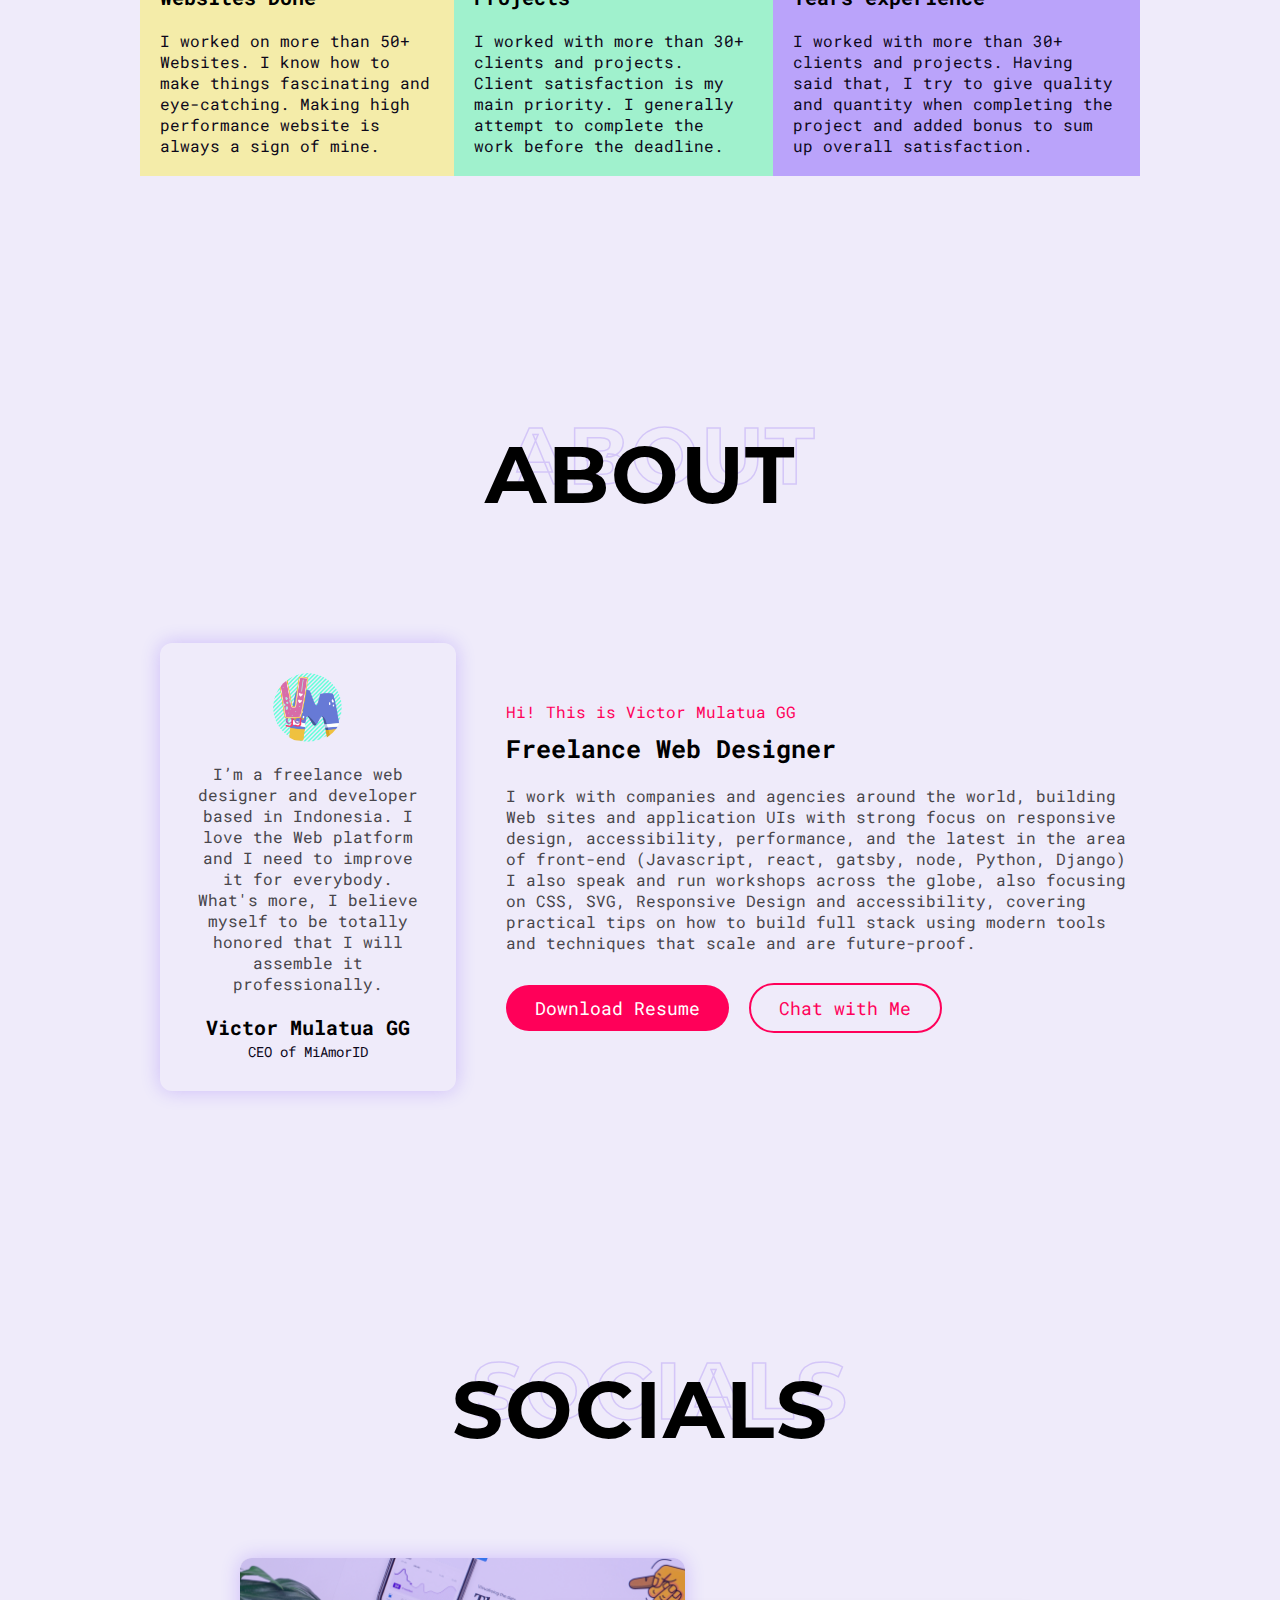
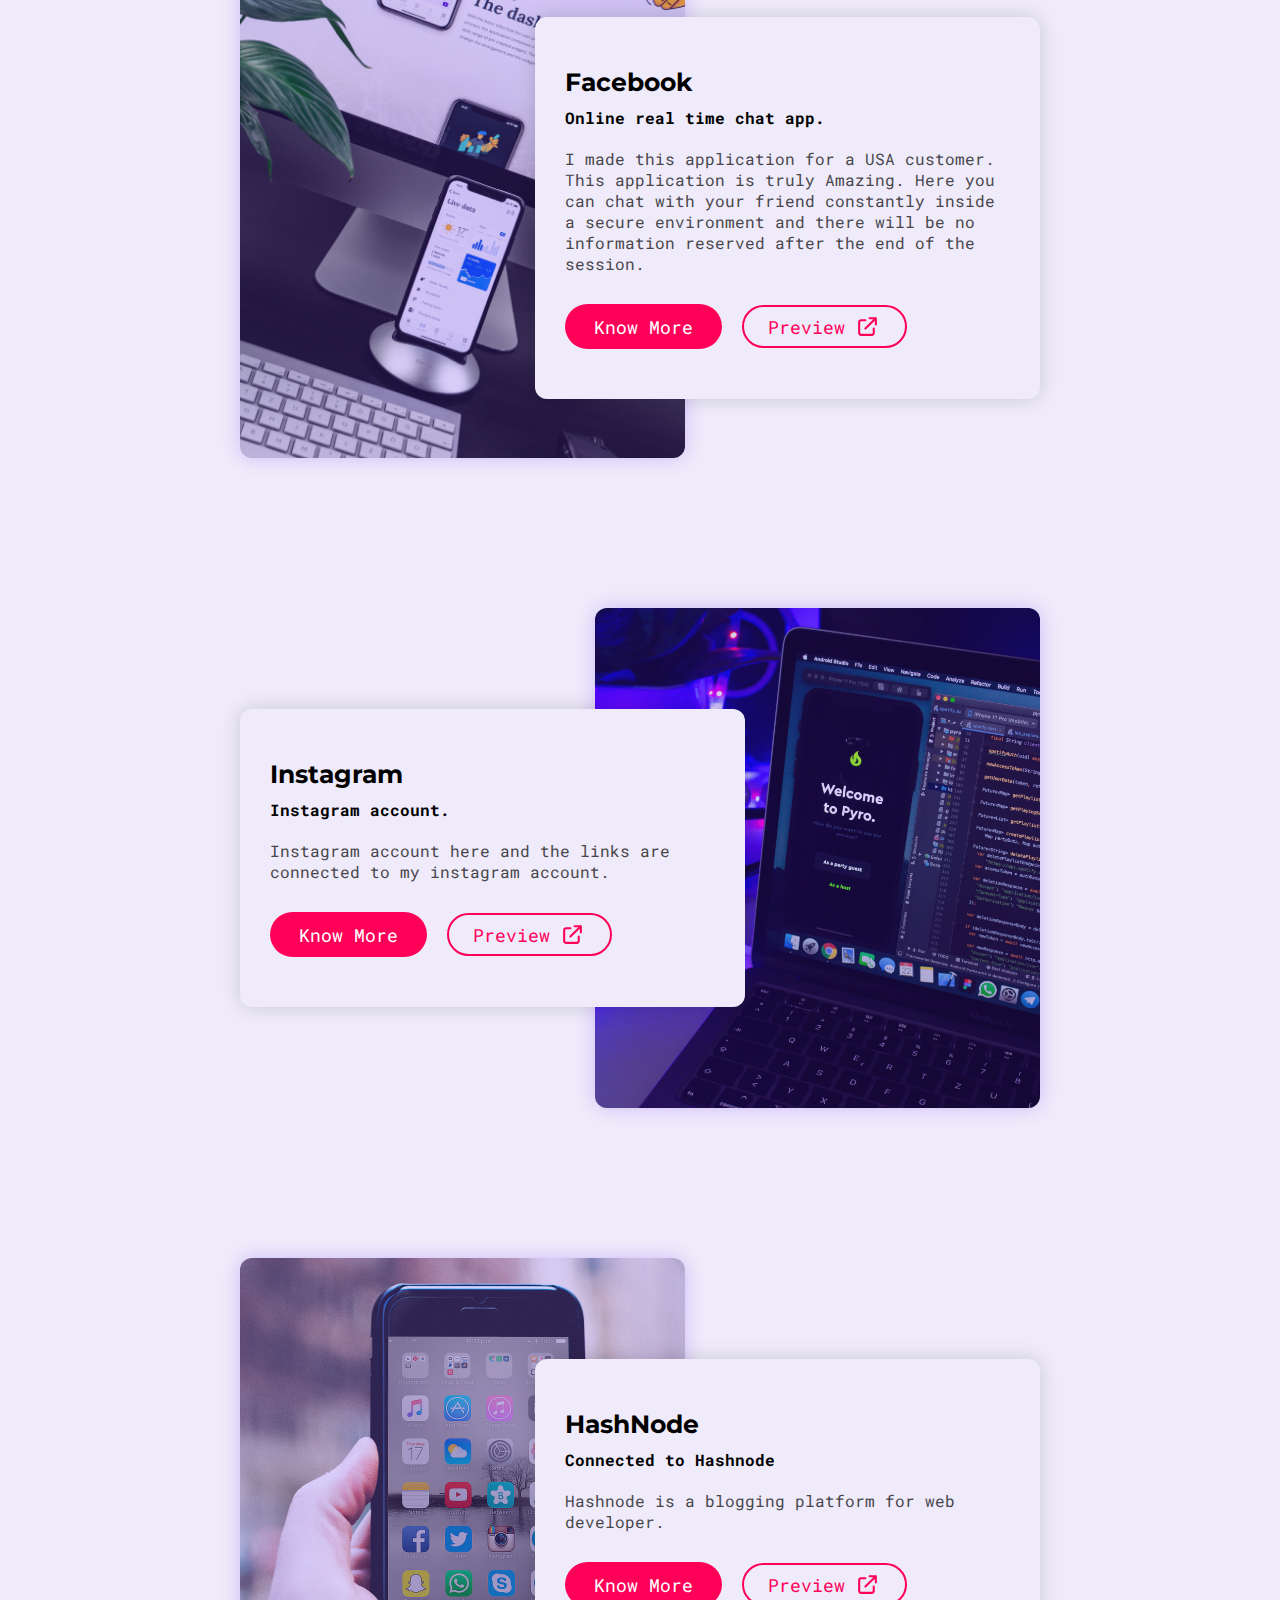
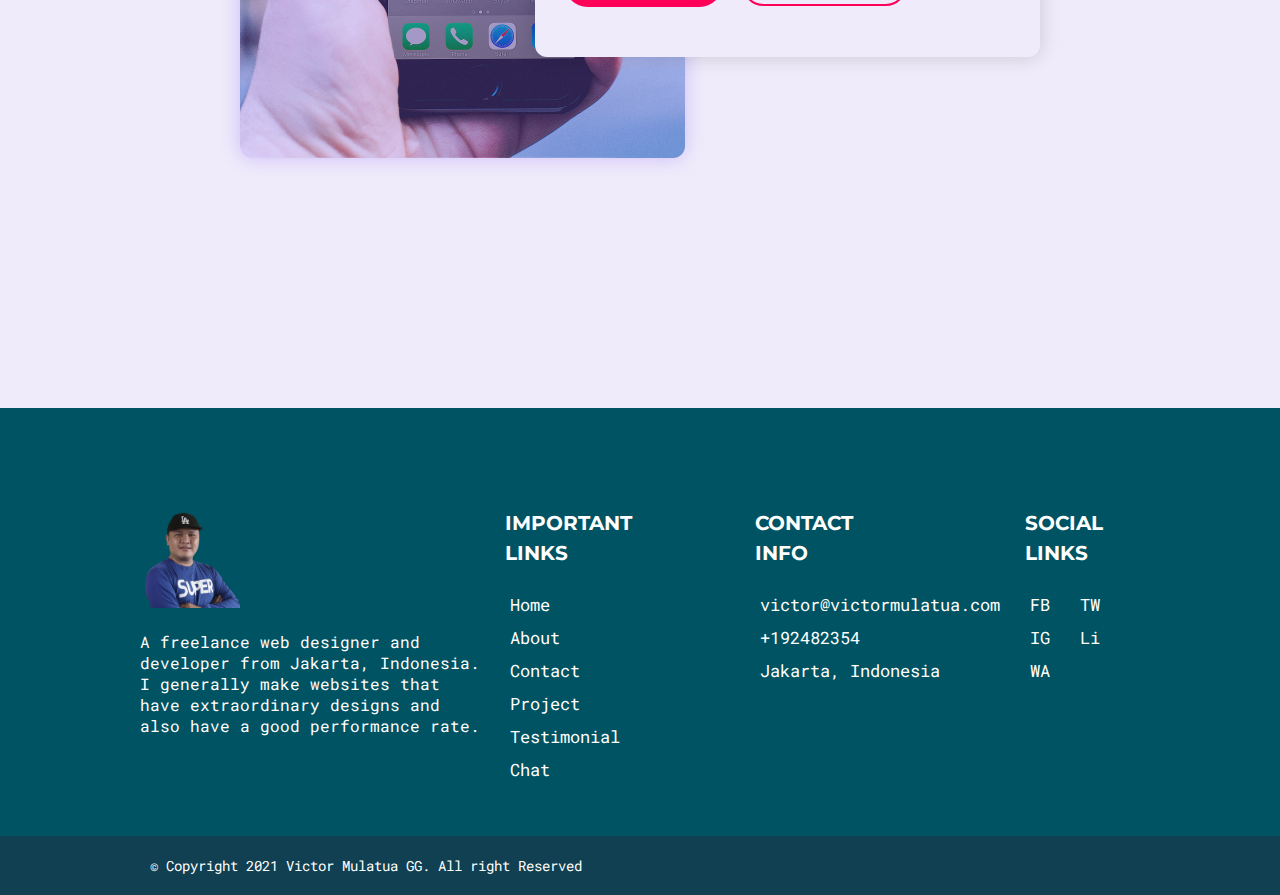
==== commit 1cd5db52: "Update index.html" ====
--- a/index.html
+++ b/index.html
@@ -8,7 +8,15 @@
   <link rel="shortcut icon" href="./image/favicon.ico" type="image/x-icon">
   <link rel="stylesheet" href="style.css">
 </head>
-
+<!-- Global site tag (gtag.js) - Google Analytics -->
+<script async src="https://www.googletagmanager.com/gtag/js?id=G-5TFG8BNQ69"></script>
+<script>
+  window.dataLayer = window.dataLayer || [];
+  function gtag(){dataLayer.push(arguments);}
+  gtag('js', new Date());
+
+  gtag('config', 'G-5TFG8BNQ69');
+</script>
 <body>
   <!-- Scroll Top Button -->
   <div class="scroll-top">
@@ -51,9 +59,9 @@
       <div class="left">
         <p class="subheading">I'm Victor Mulatua GG</p>
         <h2 class="heading">
-          <div class="wrapper"><span>Pixels</span></div>
-          <div class="wrapper"><span>with</span></div>
-          <div class="wrapper"><span>purpose</span></div>
+          <div class="wrapper"><span>Hi</span></div>
+          <div class="wrapper"><span>Super</span></div>
+          <div class="wrapper"><span>App Visitor</span></div>
         </h2>
         <p class="desc">I work with companies and agencies around the world, building Web sites and application UIs with
           strong focus on
@@ -378,6 +386,7 @@
   </section>
 <script type="text/javascript">window.$crisp=[];window.CRISP_WEBSITE_ID="c8b788dc-0cd8-4f71-90fe-5eb1958bb575";(function(){d=document;s=d.createElement("script");s.src="https://client.crisp.chat/l.js";s.async=1;d.getElementsByTagName("head")[0].appendChild(s);})();</script>
   <script src="./app.js"></script>
+<script>var continuallySettings = { appID: "wg9yq7p37y4j" };</script><script src="https://cdn-app.continual.ly/js/embed/continually-embed.latest.min.js"></script>
 </body>
 
 </html>
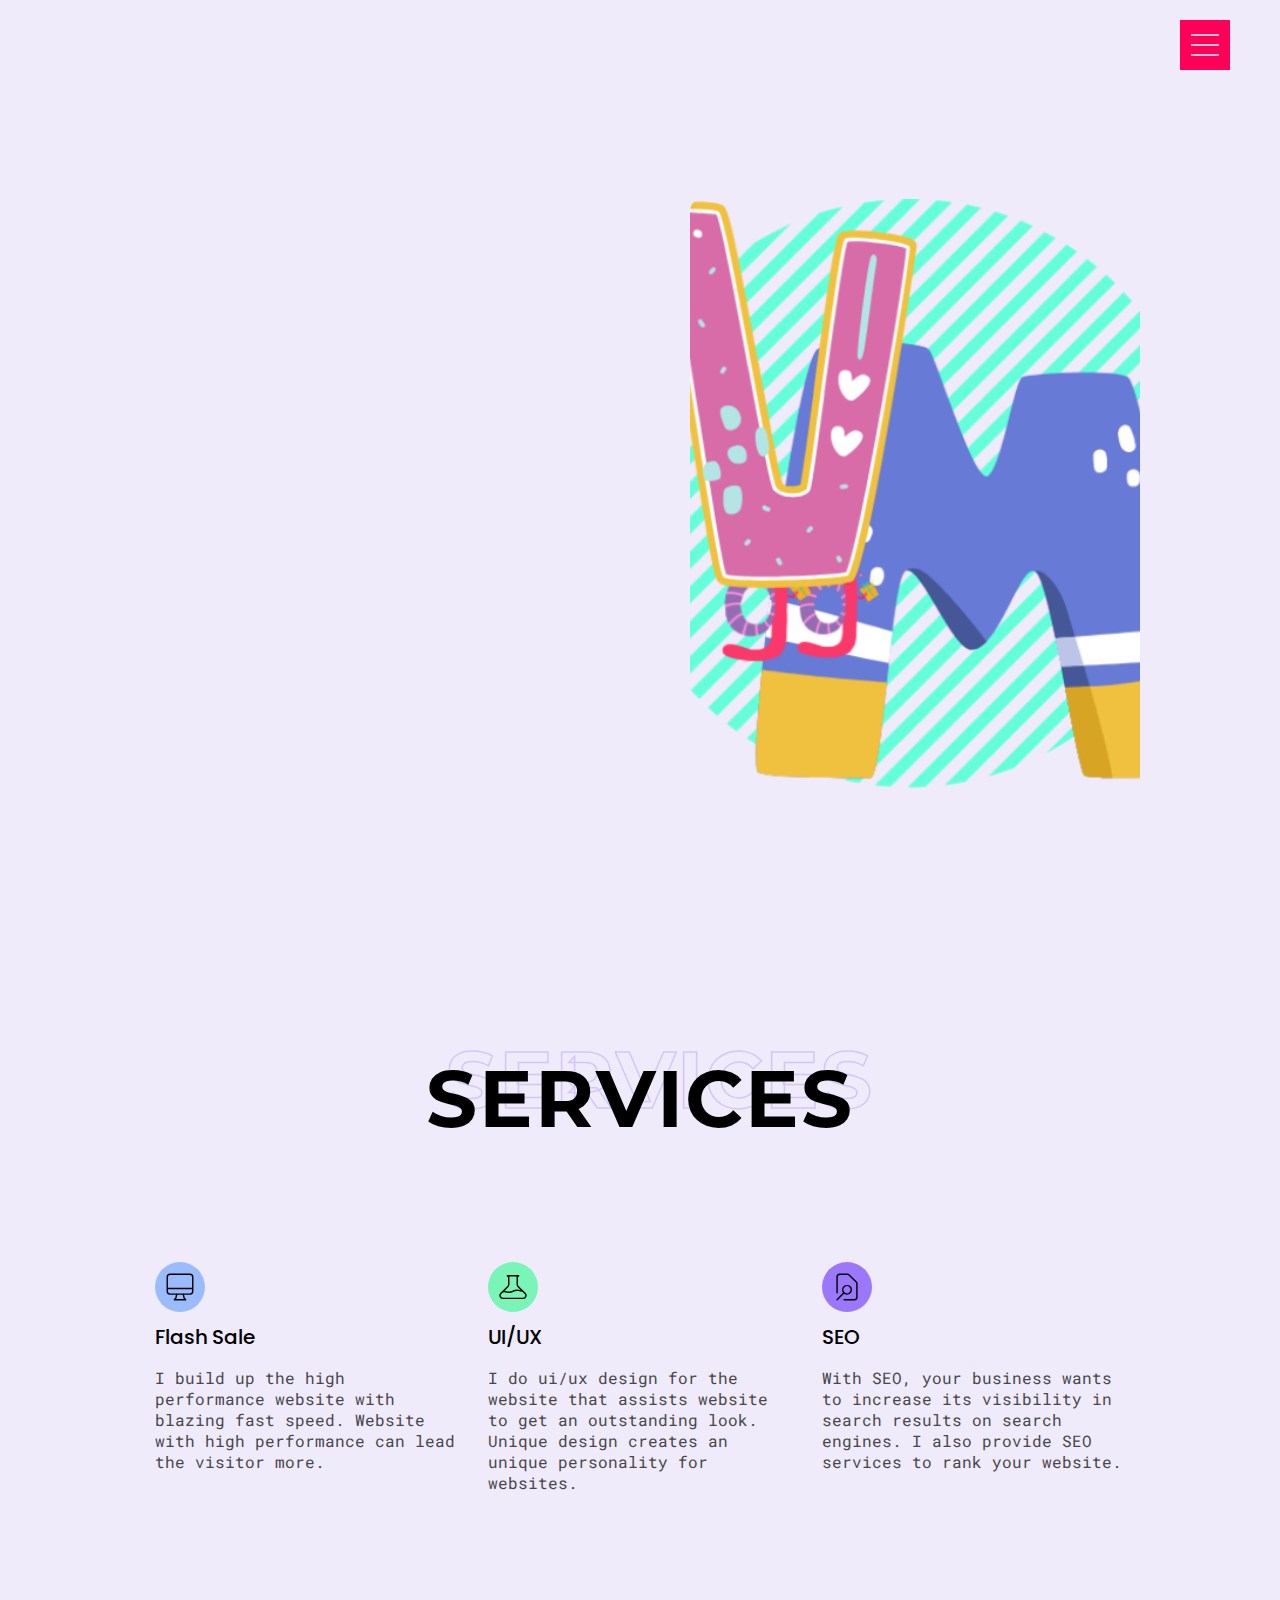
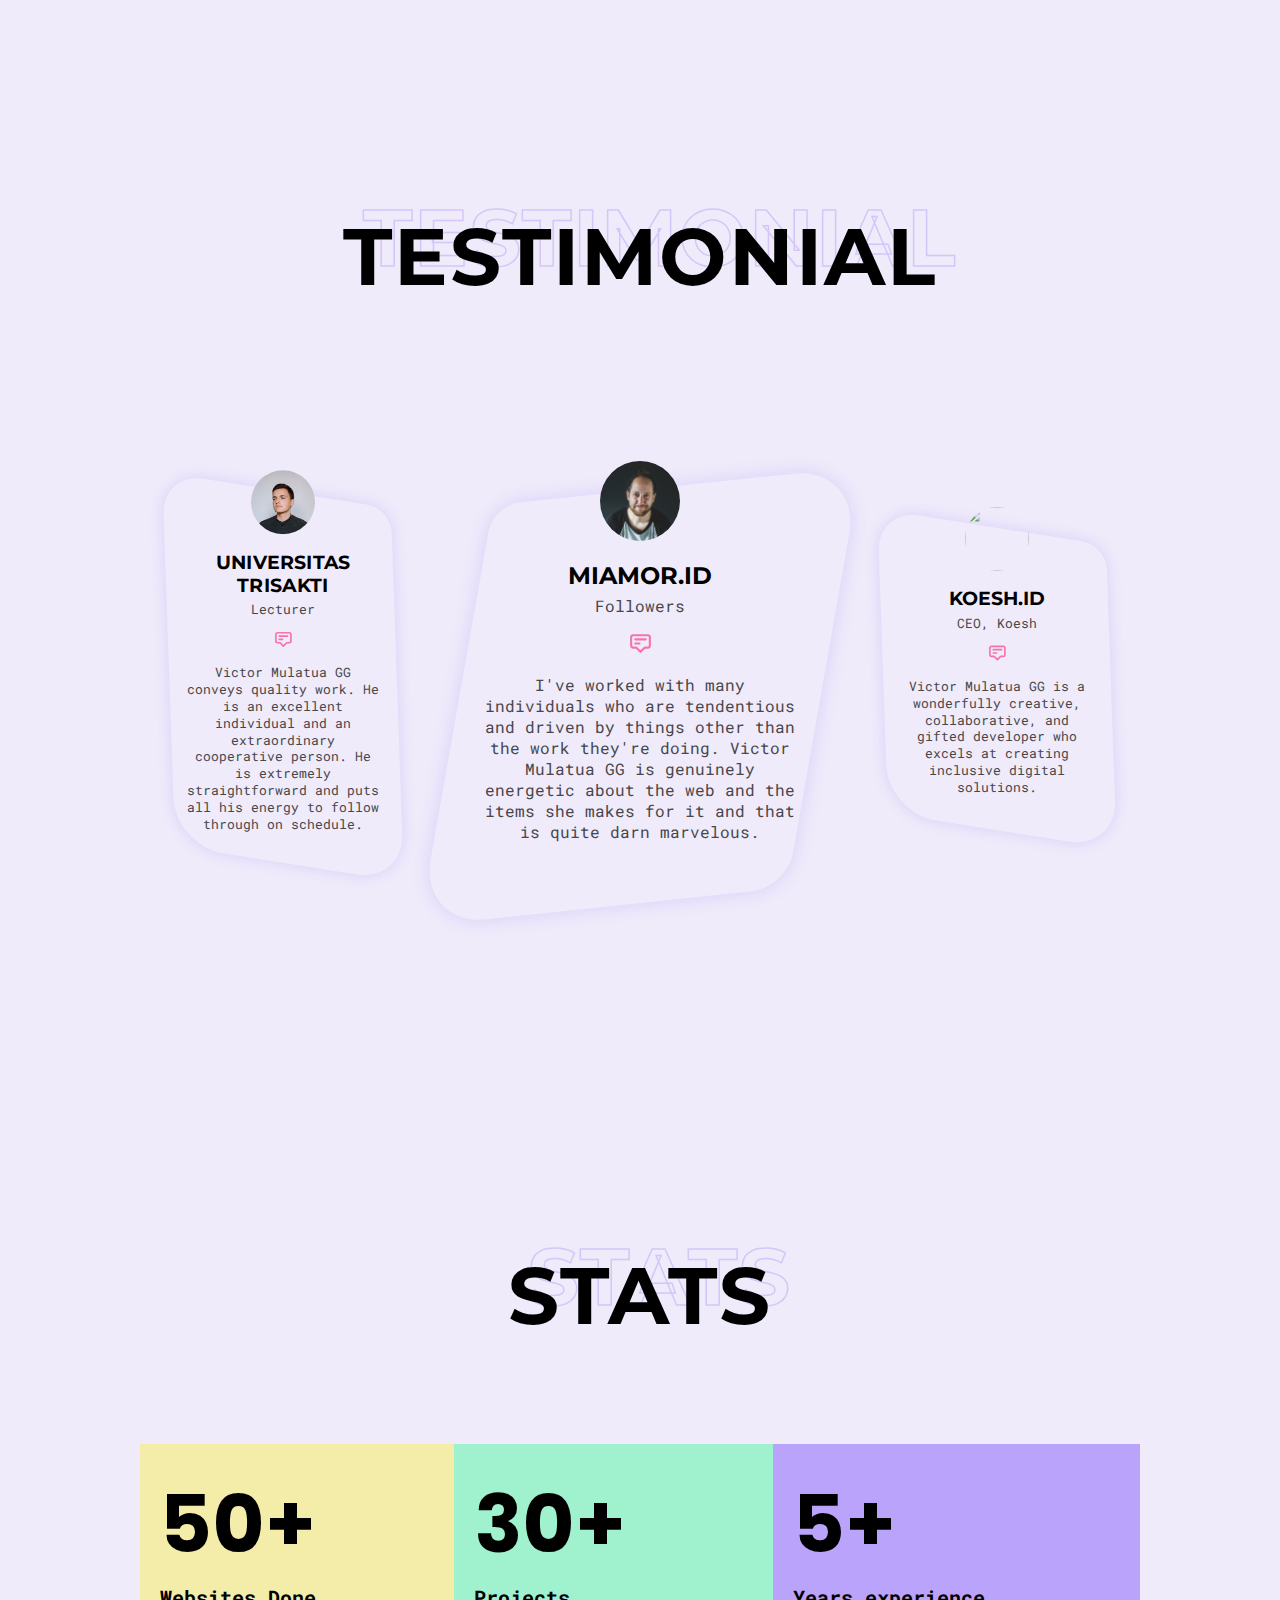
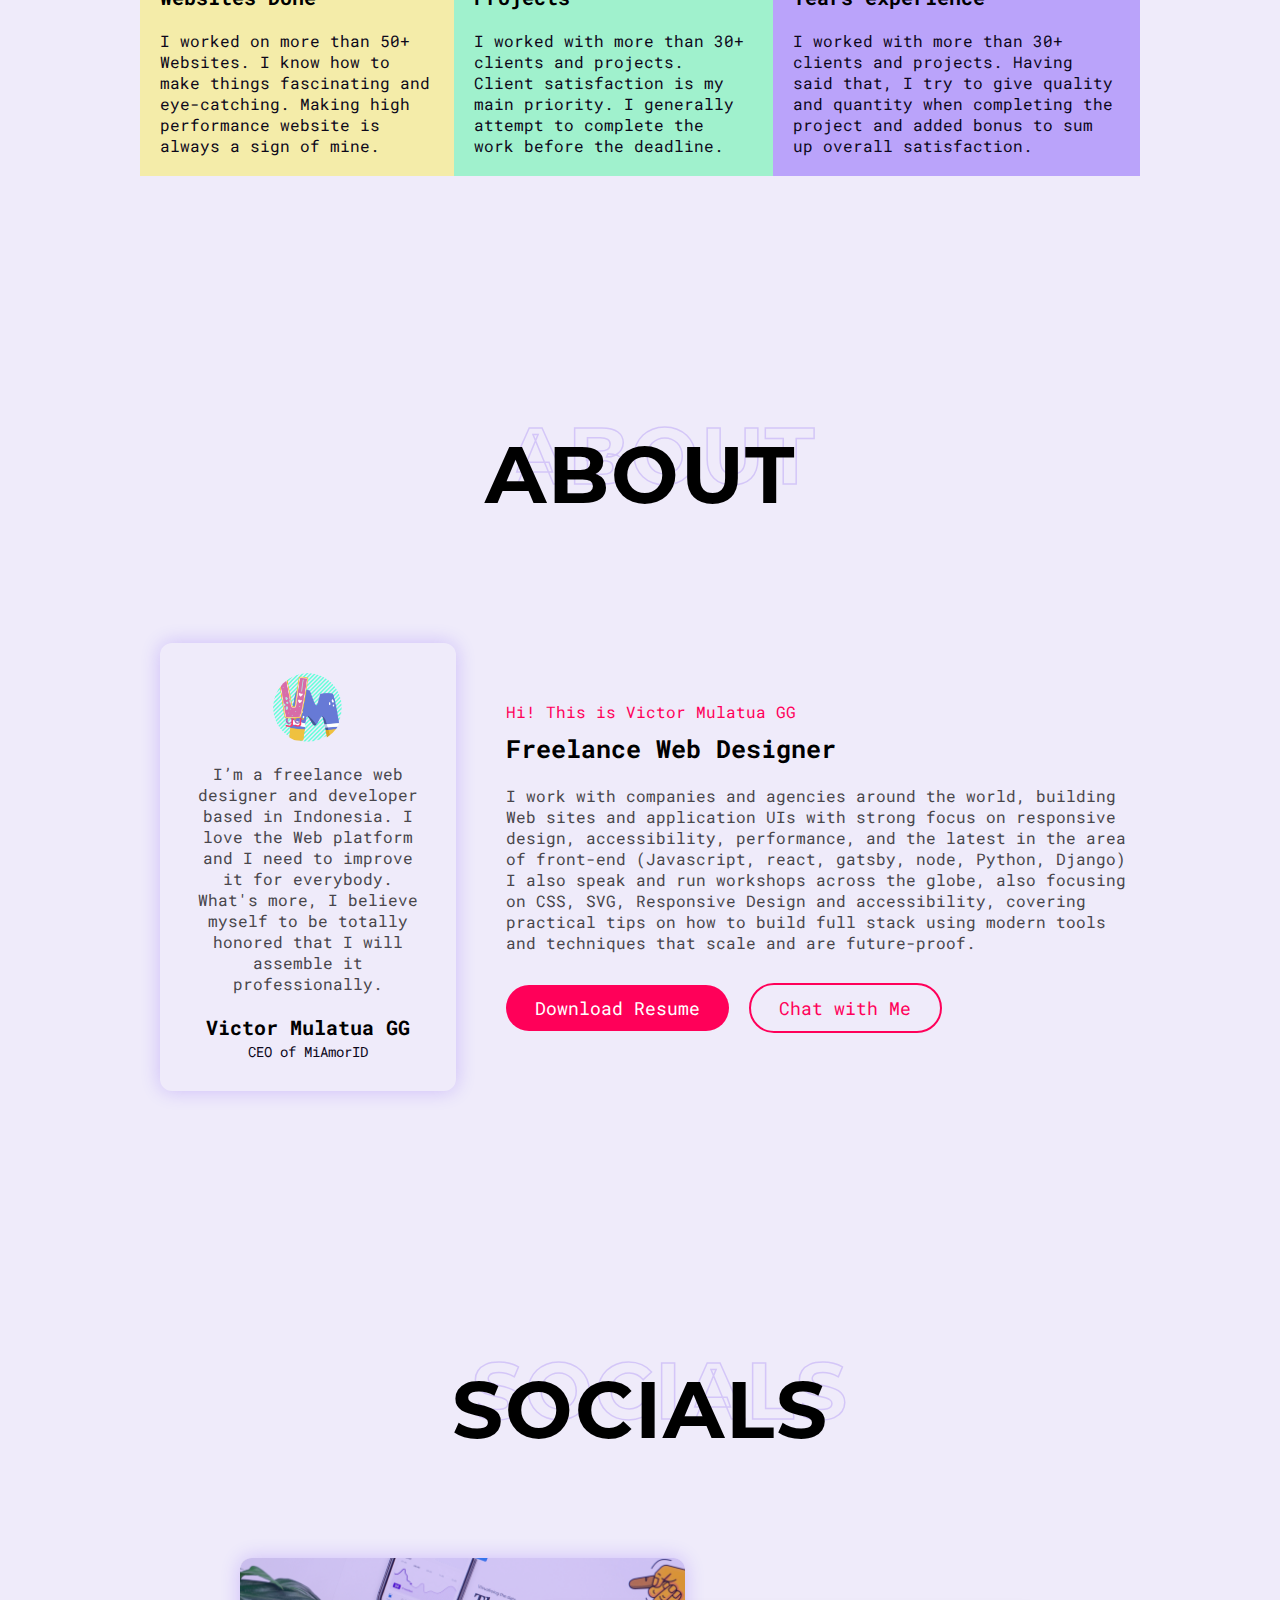
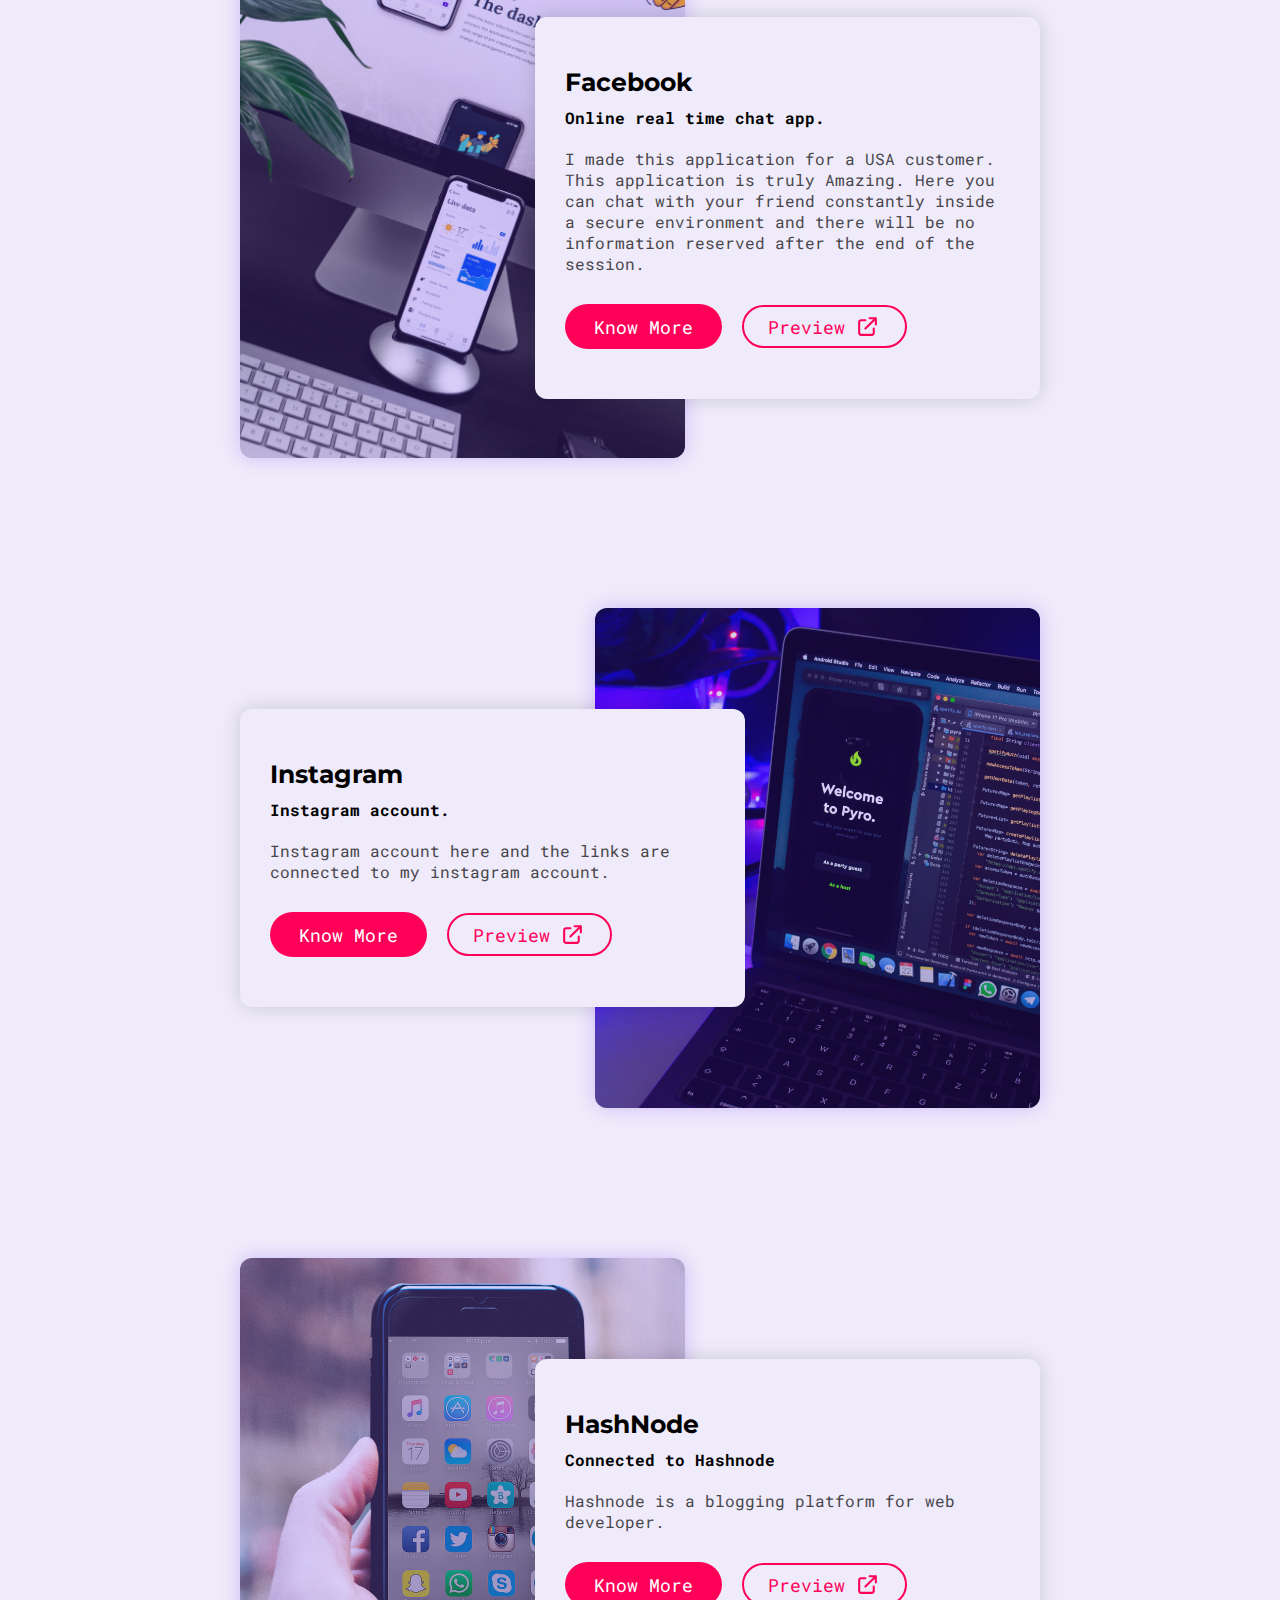
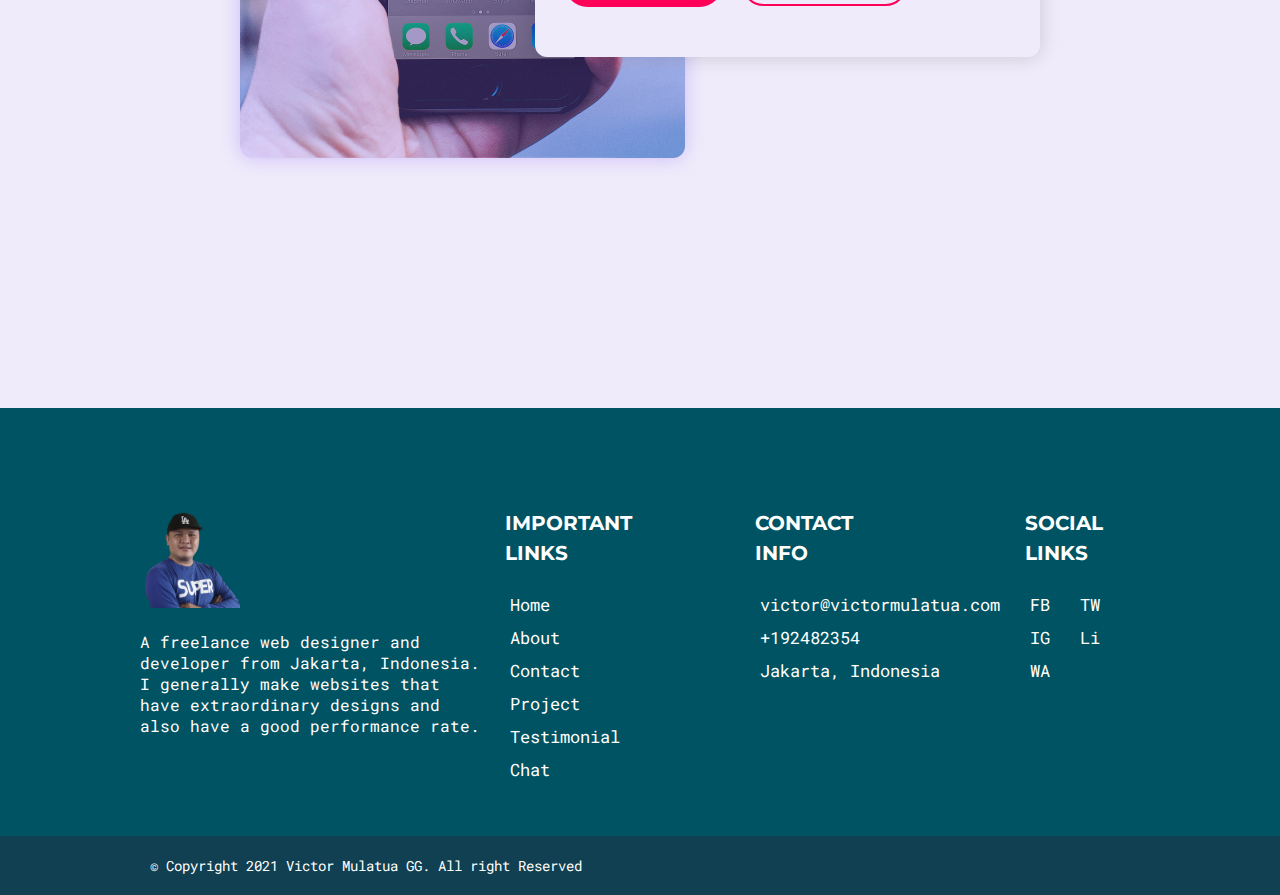
==== commit f69cd52b: "Update index.html" ====
--- a/index.html
+++ b/index.html
@@ -96,7 +96,7 @@
                 d="M9.75 17L9 20l-1 1h8l-1-1-.75-3M3 13h18M5 17h14a2 2 0 002-2V5a2 2 0 00-2-2H5a2 2 0 00-2 2v10a2 2 0 002 2z" />
             </svg>
           </div>
-          <h3 class="item-heading">Web Design</h3>
+          <h3 class="item-heading">Flash Sale</h3>
           <p class="item-desc">I build up the high performance website with blazing fast speed. Website with high
             performance can lead the visitor more. </p>
         </div>
@@ -384,8 +384,8 @@
       <p> &copy; Copyright 2021 Victor Mulatua GG. All right Reserved</p>
     </div>    
   </section>
-<script type="text/javascript">window.$crisp=[];window.CRISP_WEBSITE_ID="c8b788dc-0cd8-4f71-90fe-5eb1958bb575";(function(){d=document;s=d.createElement("script");s.src="https://client.crisp.chat/l.js";s.async=1;d.getElementsByTagName("head")[0].appendChild(s);})();</script>
-  <script src="./app.js"></script>
+<script type="text/javascript">window.$crisp=[];window.CRISP_WEBSITE_ID="24824bfd-4c46-4048-bf54-abd2d91d2982";(function(){d=document;s=d.createElement("script");s.src="https://client.crisp.chat/l.js";s.async=1;d.getElementsByTagName("head")[0].appendChild(s);})();</script>
+
 <script>var continuallySettings = { appID: "wg9yq7p37y4j" };</script><script src="https://cdn-app.continual.ly/js/embed/continually-embed.latest.min.js"></script>
 </body>
 
